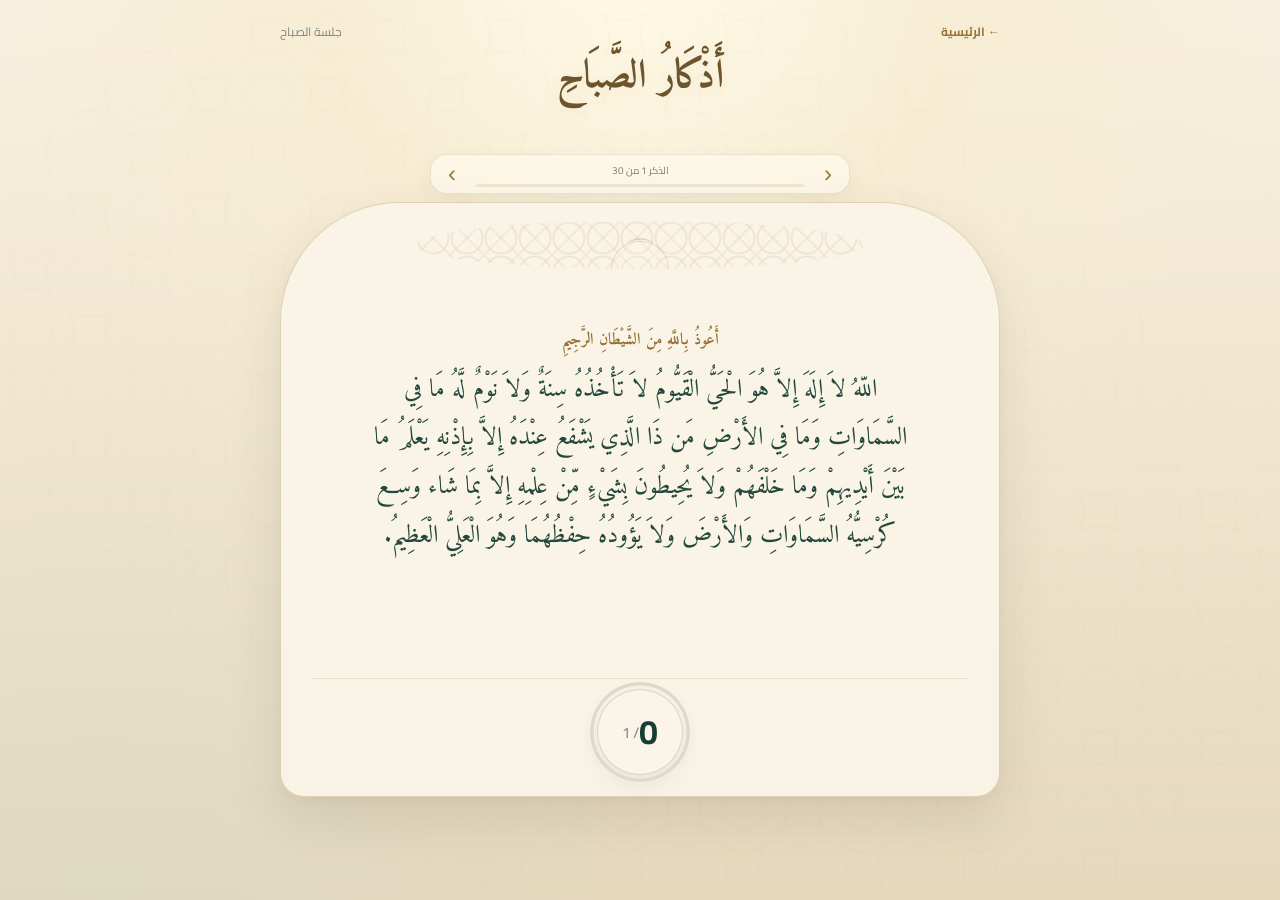
==== adhkar.html @ 0cc754e8 "Remove top ornament and move inner ornament up" ====
<!doctype html>
<html lang="ar" dir="rtl">
<head>
<meta charset="utf-8">
<meta name="viewport" content="width=device-width,initial-scale=1">
<title>الأذكار</title>
<link rel="stylesheet" href="style.css">
<style>
.adhkar-page{min-height:100svh;padding:12px 14px 20px;background:#e9e1cf;color:#173c31;position:relative;overflow:hidden;display:flex;align-items:flex-start}
.adhkar-page::before{content:"";position:absolute;inset:0;opacity:.22;background-image:radial-gradient(circle at center,transparent 0 42px,rgba(151,113,48,.18) 43px 44px,transparent 45px),radial-gradient(circle at center,transparent 0 20px,rgba(151,113,48,.12) 21px 22px,transparent 23px);background-size:84px 84px;transform:rotate(45deg);pointer-events:none}
.reader{width:min(720px,100%);margin:8px auto 0;position:relative;z-index:1}
.top{display:flex;justify-content:space-between;align-items:center;color:#74817a;font-size:12px;margin-bottom:13px}.back{color:#9d7939;font-weight:700}
.header{text-align:center;margin-bottom:10px;min-height:88px;display:flex;flex-direction:column;justify-content:flex-start;align-items:center}.header .icon{display:block;width:58px;height:58px;border-radius:18px;overflow:hidden;margin:2px auto 6px;box-shadow:0 6px 16px rgba(60,57,42,.08);background-size:190px 199px!important;background-repeat:no-repeat}.header .icon.icon-evening{background-position:-25px 5px!important}.header .icon.icon-morning{background-position:-110px 5px!important}.header .icon.icon-sleep{background-position:-26px -59px!important}.mosque-icon{display:none}.header h1{font-family:Amiri,serif;font-size:40px;line-height:1.05;margin:0;color:#173c31;font-weight:700}
.adhkar-nav{display:flex;align-items:center;gap:7px;margin:0 auto 8px;padding:4px 6px;background:rgba(247,241,226,.38);border:1px solid rgba(151,113,48,.12);border-radius:14px;max-width:420px}.nav-center{flex:1;min-width:0}.counter{text-align:center;color:#7c8781;font-size:10px;margin:0 0 4px}.progress-wrap{background:rgba(23,60,49,.10);border-radius:99px;height:3px;overflow:hidden;margin:0 2px}.progress{height:100%;width:0;background:#92703a;transition:.35s ease}.nav-arrow{width:30px;height:30px;border:0;border-radius:50%;background:transparent;color:#967238;font-size:24px;line-height:1;display:grid;place-items:center;cursor:pointer;transition:.15s ease}.nav-arrow:active{transform:scale(.92)}.nav-arrow:disabled{opacity:.25;cursor:default}.nav-arrow:focus{outline:none}
.card{position:relative;background:#f7f1e2;border:2px solid rgba(151,113,48,.42);border-radius:120px 120px 24px 24px;padding:42px 30px 24px;box-shadow:0 18px 45px rgba(60,57,42,.13);text-align:center;overflow:hidden;height:calc(100svh - 305px);min-height:560px;display:grid;grid-template-rows:minmax(0,1fr) 108px;align-items:center}
.card .zikr{position:absolute;top:120px;left:30px;right:30px;width:auto;height:calc(100% - 250px);min-height:0;display:flex;align-items:flex-start;justify-content:center;overflow:auto;padding:0}
.card .zikr:not(.quran){top:100px}.fadhl-note{z-index:3;position:absolute;left:38px;right:38px;bottom:130px;height:42px;display:flex;align-items:center;justify-content:center;text-align:center;font-family:Cairo,Arial,sans-serif;font-size:10px;line-height:1.7;color:#8a918c;font-weight:400;opacity:.9;pointer-events:none}.counter-area{position:absolute;left:30px;right:30px;bottom:36px;height:82px;border-top:1px solid rgba(151,113,48,.18);padding-top:10px;display:flex;justify-content:center;align-items:flex-start}
.counter-area .count-number{flex:none;order:unset;margin:0}
@media(max-width:650px){.fadhl-note{left:20px;right:20px;bottom:122px;height:40px;font-size:9px}}
.card::before,.card::after{display:none}
.upper-ornament{position:absolute;top:18px;left:30px;right:30px;height:48px;display:flex;align-items:center;justify-content:center;pointer-events:none;z-index:0}.geo-pattern{position:absolute;inset:0 16%;opacity:.20;background-image:radial-gradient(circle at center,transparent 0 14px,rgba(151,113,48,.55) 15px 16px,transparent 17px),linear-gradient(45deg,transparent 47%,rgba(151,113,48,.38) 48% 52%,transparent 53%),linear-gradient(-45deg,transparent 47%,rgba(151,113,48,.38) 48% 52%,transparent 53%);background-size:34px 34px;border-radius:50%}.gold-accent{position:relative;display:flex;align-items:center;gap:9px;color:#a77d38;font-size:11px}.gold-accent span{display:block;width:42px;height:1px;background:linear-gradient(90deg,transparent,rgba(167,125,56,.55),transparent)}.gold-accent b{font-weight:400;font-size:13px;background:#f7f1e2;padding:0 3px}.mini-mihrab{position:absolute;bottom:0;font-family:Amiri,serif;font-size:32px;line-height:.7;color:rgba(151,113,48,.24);width:58px;height:28px;text-align:center;border:1px solid rgba(151,113,48,.20);border-bottom:0;border-radius:40px 40px 0 0;padding-top:3px;background:rgba(247,241,226,.18)}
.card.fade-out{opacity:0;transform:translateY(8px)}.card.fade-in{animation:cardIn .3s ease}
@keyframes cardIn{from{opacity:0;transform:translateY(-8px)}to{opacity:1;transform:translateY(0)}}
.zikr{font-family:Amiri,serif;font-size:clamp(24px,3.6vw,34px);line-height:1.85;color:#173c31;max-width:680px;margin:0 auto;text-wrap:balance;overflow-wrap:normal;word-break:normal}.zikr.quran{flex-direction:column;justify-content:flex-start;padding-top:6px}.zikr.quran .istiadhah{font-size:.62em;color:#967238;margin-bottom:14px;font-weight:700;display:block;width:100%;text-align:center}.zikr.quran .quran-text{font-size:.96em;line-height:1.95;text-wrap:balance}.zikr.quran{max-width:690px}.zikr.long{font-size:clamp(21px,3.1vw,29px);line-height:1.8;text-wrap:balance}.zikr.very-long{font-size:clamp(19px,2.8vw,26px);line-height:1.75;text-wrap:balance}
.progress-label{font-size:11px;color:#7e8983;margin-top:14px}.count-number{position:relative;border:0;background:#f7f1e2;font:700 34px Cairo;color:#173c31;cursor:pointer;display:flex;align-items:center;justify-content:center;width:86px;height:86px;padding:5px;margin:18px auto 8px;line-height:1;border-radius:50%;box-shadow:0 8px 20px rgba(60,57,42,.09),inset 0 0 0 1px rgba(151,113,48,.3);transition:transform .12s ease,box-shadow .12s ease}.count-number::before{content:"";position:absolute;inset:-7px;border-radius:50%;background:conic-gradient(#a77d38 var(--progress,0%),#dfe3d9 0);-webkit-mask:radial-gradient(farthest-side,transparent calc(100% - 4px),#000 calc(100% - 3px));mask:radial-gradient(farthest-side,transparent calc(100% - 4px),#000 calc(100% - 3px));transition:background .2s ease}.count-number:active,.count-number.is-pressed{transform:scale(.94);outline:none;-webkit-tap-highlight-color:transparent}.count-number:focus{outline:none}.count-number:focus-visible{outline:none}.count-number span{font-size:15px;color:#89918d;font-weight:600}.count-number .counter-value{font-size:34px;color:#173c31;font-weight:700}

.fadhl{margin:18px auto 0;padding-top:13px;border-top:1px solid rgba(151,113,48,.18);max-width:620px}.fadhl-title{font-size:12px;color:#967238;font-weight:700;margin-bottom:4px}.fadhl-text{font-size:11px;line-height:1.8;color:#7a857f}

.done{display:none;text-align:center;padding:30px 20px}.done.show{display:block}.done h2{font-family:Amiri;font-size:38px;color:#173c31;margin:8px}.done p{color:#738079}.restart{display:inline-block;margin-top:8px;color:#967238;font-weight:700}
@media(prefers-reduced-motion:reduce){.card{transition:none}.card.fade-in,.count-number.is-pressed{animation:none}}
@media(max-width:650px){.adhkar-page{padding:10px 11px 18px}.top{margin-bottom:11px}.header{margin-bottom:8px}.header h1{font-size:36px}.card{padding:38px 17px 21px;border-radius:90px 90px 20px 20px;height:calc(100svh - 265px);min-height:500px}.card .zikr{top:105px;left:17px;right:17px;height:calc(100% - 220px)}.counter-area{left:17px;right:17px;bottom:42px;height:78px}.zikr{font-size:25px;line-height:1.85}.count-number{font-size:34px}.adhkar-nav{margin-bottom:7px;padding:3px 5px}.nav-arrow{width:28px;height:28px;font-size:22px}}
</style>
<style id="readerDarkFix">body.dark .adhkar-page,body.dark .duas-page,body.dark .ruqyah-page,body.dark .tasbeeh-page{background:#101914!important;color:#e9eee9!important}body.dark .adhkar-page .card,body.dark .ruqyah-page .card,body.dark .duas-page .dua-card,body.dark .tasbeeh-page .tasbeeh-card{background:#1b2923!important;color:#edf1eb!important}body.dark .adhkar-page .zikr,body.dark .ruqyah-page .zikr,body.dark .duas-page .dua-text,body.dark .tasbeeh-page .zikr-name{color:#edf1eb!important}body.dark .adhkar-page .header h1,body.dark .ruqyah-page .header h1,body.dark .duas-page .duas-header h1,body.dark .tasbeeh-page .tasbeeh-header h1{color:#eef1eb!important}body.dark .adhkar-page .fadhl-note,body.dark .ruqyah-page .fadhl-text,body.dark .tasbeeh-page .fadhl-text{color:#aebbb4!important}</style>
<style id="morning-polish-v1">
/* Morning reader visual polish */
.adhkar-page:has(.reader.theme-morning){
  background:
    radial-gradient(circle at 50% -5%,rgba(255,250,232,.98) 0%,rgba(247,237,211,.9) 28%,transparent 55%),
    radial-gradient(circle at 8% 100%,rgba(205,220,207,.28),transparent 34%),
    linear-gradient(180deg,#f8f0df 0%,#eee3cb 58%,#e5d8bd 100%)!important;
}
.adhkar-page:has(.reader.theme-morning)::before{opacity:.11}
.adhkar-page:has(.reader.theme-morning) .top{color:#7d867e}
.adhkar-page:has(.reader.theme-morning) .back{color:#997334}
.adhkar-page:has(.reader.theme-morning) .header{margin-bottom:13px}
.adhkar-page:has(.reader.theme-morning) .header .icon{
  width:64px;height:64px;border-radius:20px;margin-bottom:8px;
  box-shadow:0 9px 22px rgba(105,83,42,.13),0 0 0 1px rgba(167,125,56,.12);
}
.adhkar-page:has(.reader.theme-morning) .header h1{
  font-size:42px;color:#6e542c!important;
  text-shadow:0 3px 16px rgba(151,113,48,.08);
}
.adhkar-page:has(.reader.theme-morning) .adhkar-nav{
  background:rgba(255,250,238,.66);
  border-color:rgba(151,113,48,.16);
  box-shadow:0 7px 20px rgba(82,69,43,.06);
  backdrop-filter:blur(7px);
  border-radius:16px;
}
.adhkar-page:has(.reader.theme-morning) .counter{color:#837b6d}
.adhkar-page:has(.reader.theme-morning) .progress-wrap{background:rgba(151,113,48,.13)}
.adhkar-page:has(.reader.theme-morning) .progress{background:linear-gradient(90deg,#a17b38,#c49b53)!important}
.adhkar-page:has(.reader.theme-morning) .nav-arrow{color:#9a7437}
.adhkar-page:has(.reader.theme-morning) .card{
  background:rgba(250,245,232,.94)!important;
  border:1px solid rgba(151,113,48,.27);
  border-radius:82px 82px 26px 26px;
  box-shadow:0 22px 52px rgba(77,67,46,.13),0 3px 10px rgba(151,113,48,.05);
}
.adhkar-page:has(.reader.theme-morning) .card::before{border-color:rgba(151,113,48,.42)}
.adhkar-page:has(.reader.theme-morning) .card::after{background:#faf5e8;color:#a77d38}
.adhkar-page:has(.reader.theme-morning) .zikr{color:#23483c}
.adhkar-page:has(.reader.theme-morning) .fadhl-note{color:#8b877e}
.adhkar-page:has(.reader.theme-morning) .counter-area{border-top-color:rgba(151,113,48,.15)}
.adhkar-page:has(.reader.theme-morning) .count-number{
  background:#faf5e8;color:#23483c;
  box-shadow:0 9px 22px rgba(77,67,46,.09),inset 0 0 0 1px rgba(151,113,48,.26);
}
.adhkar-page:has(.reader.theme-morning) .count-number::before{background:conic-gradient(#a77d38 var(--progress,0%),#ded9cb 0)}
@media(max-width:650px){
  .adhkar-page:has(.reader.theme-morning) .header h1{font-size:38px}
  .adhkar-page:has(.reader.theme-morning) .header .icon{width:58px;height:58px;border-radius:18px}
  .adhkar-page:has(.reader.theme-morning) .card{border-radius:66px 66px 20px 20px}
}
</style>
<style id="morning-icon-fix-v2">
/* Restore a visible morning icon and pull the title back up */
.adhkar-page:has(.reader.theme-morning) .header{
  margin-bottom:9px!important;
}
.adhkar-page:has(.reader.theme-morning) .header .icon.icon-morning{
  width:56px!important;
  height:56px!important;
  margin:0 auto 3px!important;
  border-radius:18px;
  position:relative;
  overflow:hidden;
  background:
    radial-gradient(circle at 50% 47%,#f7d98a 0 11px,transparent 12px),
    linear-gradient(180deg,#fff4d5 0%,#f4e5bf 100%)!important;
  box-shadow:0 8px 20px rgba(105,83,42,.12),0 0 0 1px rgba(167,125,56,.14);
}
.adhkar-page:has(.reader.theme-morning) .header .icon.icon-morning::before{
  content:"";
  position:absolute;
  left:10px;
  right:10px;
  bottom:11px;
  height:2px;
  border-radius:99px;
  background:linear-gradient(90deg,transparent,#a77d38 18%,#a77d38 82%,transparent);
  opacity:.7;
}
.adhkar-page:has(.reader.theme-morning) .header .icon.icon-morning::after{
  content:"☀";
  position:absolute;
  inset:0;
  display:grid;
  place-items:center;
  padding-bottom:1px;
  font-size:25px;
  line-height:1;
  color:#b7832d;
  text-shadow:0 2px 7px rgba(167,125,56,.16);
}
.adhkar-page:has(.reader.theme-morning) .header h1{
  margin-top:0!important;
}
@media(max-width:650px){
  .adhkar-page:has(.reader.theme-morning) .header .icon.icon-morning{
    width:52px!important;
    height:52px!important;
    border-radius:16px;
  }
  .adhkar-page:has(.reader.theme-morning) .header .icon.icon-morning::after{font-size:23px}
}
</style>
<style id="morning-icon-fix-v3">
/* Remove the added morning icon and move the title upward */
.adhkar-page:has(.reader.theme-morning) .header .icon.icon-morning{
  display:none!important;
}
.adhkar-page:has(.reader.theme-morning) .header{
  min-height:0!important;
  margin-bottom:7px!important;
}
.adhkar-page:has(.reader.theme-morning) .header h1{
  margin-top:0!important;
  transform:translateY(-9px);
}
</style>
<style id="morning-match-evening-v1">
/* Keep morning content geometry identical to evening */
.adhkar-page:has(.reader.theme-morning) .header{
  margin-bottom:10px!important;
  min-height:88px!important;
}
.adhkar-page:has(.reader.theme-morning) .header h1{
  font-size:40px!important;
  line-height:1.05!important;
  transform:none!important;
  margin:0!important;
}
.adhkar-page:has(.reader.theme-morning) .card{
  border-radius:120px 120px 24px 24px!important;
}
@media(max-width:650px){
  .adhkar-page:has(.reader.theme-morning) .header{
    margin-bottom:8px!important;
    min-height:88px!important;
  }
  .adhkar-page:has(.reader.theme-morning) .header h1{
    font-size:36px!important;
  }
  .adhkar-page:has(.reader.theme-morning) .card{
    border-radius:90px 90px 20px 20px!important;
  }
}
.zikr.quran .bismillah{font-size:.62em;color:#967238;margin-bottom:14px;font-weight:700;display:block;width:100%;text-align:center;line-height:1.4}.zikr.quran .istiadhah{font-size:.62em;color:#967238;margin-bottom:14px;font-weight:700;display:block;width:100%;text-align:center;line-height:1.4}
</style></head>
<body>
<main class="adhkar-page"><div class="reader theme-morning">
<div class="top"><a class="back" href="index.html">← الرئيسية</a><span id="session"></span></div>
<div class="header"><h1 id="title">أذكار الصباح</h1></div>
<div class="adhkar-nav" aria-label="التنقل بين الأذكار">
<button class="nav-arrow" id="prevBtn" type="button" aria-label="الذكر السابق">‹</button>
<div class="nav-center">
<div class="counter" id="counter"></div>
<div class="progress-wrap"><div class="progress" id="progress"></div></div>
</div>
<button class="nav-arrow" id="nextBtn" type="button" aria-label="الذكر التالي">›</button>
</div>
<article class="card" id="card">
<div class="upper-ornament" aria-hidden="true"><div class="geo-pattern"></div><div class="mini-mihrab">⌒</div></div>
<div class="zikr" id="zikr"></div>
<div class="fadhl-note" id="fadhlNote"></div>
<div class="counter-area"><button class="count-number" id="countNumber" type="button" aria-label="تسجيل الذكر"><span class="counter-value">0</span> <span>/ 3</span></button></div>
</article>
<section class="done" id="done"><div style="font-size:48px">🤍</div><h2>أحسنت</h2><p>أتممت أذكارك. تقبّل الله منك، وجعل يومك مليئًا بالسكينة.</p><a class="restart" href="index.html">العودة للرئيسية</a></section>
</div></main>
<script>
const morning=[
["اللّهُ لاَ إِلَهَ إِلاَّ هُوَ الْحَيُّ الْقَيُّومُ لاَ تَأْخُذُهُ سِنَةٌ وَلاَ نَوْمٌ لَّهُ مَا فِي السَّمَاوَاتِ وَمَا فِي الأَرْضِ مَن ذَا الَّذِي يَشْفَعُ عِنْدَهُ إِلاَّ بِإِذْنِهِ يَعْلَمُ مَا بَيْنَ أَيْدِيهِمْ وَمَا خَلْفَهُمْ وَلاَ يُحِيطُونَ بِشَيْءٍ مِّنْ عِلْمِهِ إِلاَّ بِمَا شَاء وَسِعَ كُرْسِيُّهُ السَّمَاوَاتِ وَالأَرْضَ وَلاَ يَؤُودُهُ حِفْظُهُمَا وَهُوَ الْعَلِيُّ الْعَظِيمُ.",1],
["بِسْمِ اللهِ الرَّحْمنِ الرَّحِيم\nقُلۡ هُوَ ٱللَّهُ أَحَدٌ ﴿١﴾ ٱللَّهُ ٱلصَّمَدُ ﴿٢﴾ لَمۡ يَلِدۡ وَلَمۡ يُولَدۡ ﴿٣﴾ وَلَمۡ يَكُن لَّهُۥ كُفُوًا أَحَدُۢ ﴿٤﴾",3],
["بِسْمِ اللهِ الرَّحْمنِ الرَّحِيم\nقُلۡ أَعُوذُ بِرَبِّ ٱلۡفَلَقِ ﴿١﴾ مِن شَرِّ مَا خَلَقَ ﴿٢﴾ وَمِن شَرِّ غَاسِقٍ إِذَا وَقَبَ ﴿٣﴾ وَمِن شَرِّ ٱلنَّفَّٰثَٰتِ فِي ٱلۡعُقَدِ ﴿٤﴾ وَمِن شَرِّ حَاسِدٍ إِذَا حَسَدَ ﴿٥﴾",3],
["بِسْمِ اللهِ الرَّحْمنِ الرَّحِيم\nقُلۡ أَعُوذُ بِرَبِّ ٱلنَّاسِ ﴿١﴾ مَلِكِ ٱلنَّاسِ ﴿٢﴾ إِلَٰهِ ٱلنَّاسِ ﴿٣﴾ مِن شَرِّ ٱلۡوَسۡوَاسِ ٱلۡخَنَّاسِ ﴿٤﴾ ٱلَّذِي يُوَسۡوِسُ فِي صُدُورِ ٱلنَّاسِ ﴿٥﴾ مِنَ ٱلۡجِنَّةِ وَٱلنَّاسِ ﴿٦﴾",3],
["أَصْبَحْنا وَأَصْبَحَ المُلْكُ لله وَالحَمدُ لله ، لا إلهَ إلاّ اللّهُ وَحدَهُ لا شَريكَ لهُ، لهُ المُلكُ ولهُ الحَمْد، وهُوَ على كلّ شَيءٍ قدير ، رَبِّ أسْأَلُكَ خَيرَ ما في هذا اليوم وَخَيرَ ما بَعْدَه ، وَأَعوذُ بِكَ مِنْ شَرِّ ما في هذا اليوم وَشَرِّ ما بَعْدَه، رَبِّ أَعوذُبِكَ مِنَ الْكَسَلِ وَسوءِ الْكِبَر ، رَبِّ أَعوذُ بِكَ مِنْ عَذابٍ في النّارِ وَعَذابٍ في القَبْر.",1],
["اللّهمَّ أَنْتَ رَبِّي لا إلهَ إلاّ أَنْتَ ، خَلَقْتَني وَأَنا عَبْدُك ، وَأَنا عَلى عَهْدِكَ وَوَعْدِكَ ما اسْتَطَعْت ، أَعوذُبِكَ مِنْ شَرِّ ما صَنَعْت ، أَبوءُ لَكَ بِنِعْمَتِكَ عَلَيَّ وَأَبوءُ بِذَنْبي فَاغْفِرْ لي فَإِنَّهُ لا يَغْفِرُ الذُّنوبَ إِلاّ أَنْتَ.",1],
["اللّهُمَّ إِنِّي أَصْبَحْتُ أُشْهِدُك ، وَأُشْهِدُ حَمَلَةَ عَرْشِك ، وَمَلَائِكَتَكَ ، وَجَميعَ خَلْقِك ، أَنَّكَ أَنْتَ اللهُ لا إلهَ إلاّ أَنْتَ وَحْدَكَ لا شَريكَ لَك ، وَأَنَّ ُ مُحَمّداً عَبْدُكَ وَرَسولُك.",1],
["اللّهُمَّ ما أَصْبََحَ بي مِنْ نِعْمَةٍ أَو بِأَحَدٍ مِنْ خَلْقِك ، فَمِنْكَ وَحْدَكَ لا شريكَ لَك ، فَلَكَ الْحَمْدُ وَلَكَ الشُّكْر.",1],
["حَسْبِيَ اللّهُ لا إلهَ إلاّ هُوَ عَلَيهِ تَوَكَّلتُ وَهُوَ رَبُّ العَرْشِ العَظيم.",7],
["بِسمِ اللهِ الذي لا يَضُرُّ مَعَ اسمِهِ شَيءٌ في الأرْضِ وَلا في السّماءِ وَهوَ السّميعُ العَليم.",3],
["اللّهُمَّ بِكَ أَصْبَحْنا وَبِكَ أَمْسَينا ، وَبِكَ نَحْيا وَبِكَ نَمُوتُ وَإِلَيْكَ النُّشُور.",1],
["أَصْبَحْنا عَلَى فِطْرَةِ الإسْلاَمِ، وَعَلَى كَلِمَةِ الإِخْلاَصِ، وَعَلَى دِينِ نَبِيِّنَا مُحَمَّدٍ صَلَّى اللهُ عَلَيْهِ وَسَلَّمَ، وَعَلَى مِلَّةِ أَبِينَا إبْرَاهِيمَ حَنِيفاً مُسْلِماً وَمَا كَانَ مِنَ المُشْرِكِينَ.",1],
["سُبْحانَ اللهِ وَبِحَمْدِهِ عَدَدَ خَلْقِه ، وَرِضا نَفْسِه ، وَزِنَةَ عَرْشِه ، وَمِدادَ كَلِماتِه.",3],
["اللّهُمَّ عافِني في بَدَني ، اللّهُمَّ عافِني في سَمْعي ، اللّهُمَّ عافِني في بَصَري ، لا إلهَ إلاّ أَنْتَ.",3],
["اللّهُمَّ إِنّي أَعوذُ بِكَ مِنَ الْكُفر ، وَالفَقْر ، وَأَعوذُ بِكَ مِنْ عَذابِ القَبْر ، لا إلهَ إلاّ أَنْتَ.",3],
["اللّهُمَّ إِنِّي أسْأَلُكَ العَفْوَ وَالعافِيةَ في الدُّنْيا وَالآخِرَة ، اللّهُمَّ إِنِّي أسْأَلُكَ العَفْوَ وَالعافِيةَ في ديني وَدُنْيايَ وَأهْلي وَمالي ، اللّهُمَّ اسْتُرْ عوْراتي وَآمِنْ رَوْعاتي ، اللّهُمَّ احْفَظْني مِن بَينِ يَدَيَّ وَمِن خَلْفي وَعَن يَميني وَعَن شِمالي ، وَمِن فَوْقي ، وَأَعوذُ بِعَظَمَتِكَ أَن أُغْتالَ مِن تَحْتي.",1],
["يَا حَيُّ يَا قيُّومُ بِرَحْمَتِكَ أسْتَغِيثُ أصْلِحْ لِي شَأنِي كُلَّهُ وَلاَ تَكِلْنِي إلَى نَفْسِي طَرْفَةَ عَيْنٍ.",3],
["أَصْبَحْنا وَأَصْبَحْ المُلكُ للهِ رَبِّ العالَمين ، اللّهُمَّ إِنِّي أسْأَلُكَ خَيْرَ هذا اليَوْم ، فَتْحَهُ ، وَنَصْرَهُ ، وَنورَهُ وَبَرَكَتَهُ ، وَهُداهُ ، وَأَعوذُ بِكَ مِنْ شَرِّ ما فيهِ وَشَرِّ ما بَعْدَه.",1],
["اللّهُمَّ عالِمَ الغَيْبِ وَالشّهادَةِ فاطِرَ السّماواتِ وَالأرْضِ رَبَّ كلِّ شَيءٍ وَمَليكَه ، أَشْهَدُ أَنْ لا إِلهَ إِلاّ أَنْت ، أَعوذُ بِكَ مِن شَرِّ نَفْسي وَمِن شَرِّ الشَّيْطانِ وَشِرْكِهِ ، وَأَنْ أَقْتَرِفَ عَلى نَفْسي سوءاً أَوْ أَجُرَّهُ إِلى مُسْلِم.",1],
["أَعوذُ بِكَلِماتِ اللّهِ التّامّاتِ مِنْ شَرِّ ما خَلَق.",3],
["اللَّهُمَّ صَلِّ وَسَلِّمْ وَبَارِكْ على نَبِيِّنَا مُحمَّد.",10],
["اللَّهُمَّ إِنَّا نَعُوذُ بِكَ مِنْ أَنْ نُشْرِكَ بِكَ شَيْئًا نَعْلَمُهُ ، وَنَسْتَغْفِرُكَ لِمَا لَا نَعْلَمُهُ.",3],
["اللَّهُمَّ إِنِّي أَعُوذُ بِكَ مِنْ الْهَمِّ وَالْحَزَنِ، وَأَعُوذُ بِكَ مِنْ الْعَجْزِ وَالْكَسَلِ، وَأَعُوذُ بِكَ مِنْ الْجُبْنِ وَالْبُخْلِ، وَأَعُوذُ بِكَ مِنْ غَلَبَةِ الدَّيْنِ، وَقَهْرِ الرِّجَالِ.",3],
["أسْتَغْفِرُ اللهَ العَظِيمَ الَّذِي لاَ إلَهَ إلاَّ هُوَ، الحَيُّ القَيُّومُ، وَأتُوبُ إلَيهِ.",3],
["يَا رَبِّ , لَكَ الْحَمْدُ كَمَا يَنْبَغِي لِجَلَالِ وَجْهِكَ , وَلِعَظِيمِ سُلْطَانِكَ.",3],
["اللَّهُمَّ إِنِّي أَسْأَلُكَ عِلْمًا نَافِعًا، وَرِزْقًا طَيِّبًا، وَعَمَلًا مُتَقَبَّلًا.",1],
["اللَّهُمَّ أَنْتَ رَبِّي لا إِلَهَ إِلا أَنْتَ ، عَلَيْكَ تَوَكَّلْتُ ، وَأَنْتَ رَبُّ الْعَرْشِ الْعَظِيمِ , مَا شَاءَ اللَّهُ كَانَ ، وَمَا لَمْ يَشَأْ لَمْ يَكُنْ ، وَلا حَوْلَ وَلا قُوَّةَ إِلا بِاللَّهِ الْعَلِيِّ الْعَظِيمِ , أَعْلَمُ أَنَّ اللَّهَ عَلَى كُلِّ شَيْءٍ قَدِيرٌ ، وَأَنَّ اللَّهَ قَدْ أَحَاطَ بِكُلِّ شَيْءٍ عِلْمًا , اللَّهُمَّ إِنِّي أَعُوذُ بِكَ مِنْ شَرِّ نَفْسِي ، وَمِنْ شَرِّ كُلِّ دَابَّةٍ أَنْتَ آخِذٌ بِنَاصِيَتِهَا ، إِنَّ رَبِّي عَلَى صِرَاطٍ مُسْتَقِيمٍ.",1],
["لَا إلَه إلّا اللهُ وَحْدَهُ لَا شَرِيكَ لَهُ، لَهُ الْمُلْكُ وَلَهُ الْحَمْدُ وَهُوَ عَلَى كُلِّ شَيْءِ قَدِيرِ.",100],
["سُبْحانَ اللهِ وَبِحَمْدِهِ.",100],
["أسْتَغْفِرُ اللهَ وَأتُوبُ إلَيْهِ",100],
];
const evening=[
["بِسْمِ اللهِ الرَّحْمنِ الرَّحِيم\nاللّهُ لاَ إِلَهَ إِلاَّ هُوَ الْحَيُّ الْقَيُّومُ لاَ تَأْخُذُهُ سِنَةٌ وَلاَ نَوْمٌ لَّهُ مَا فِي السَّمَاوَاتِ وَمَا فِي الأَرْضِ مَن ذَا الَّذِي يَشْفَعُ عِنْدَهُ إِلاَّ بِإِذْنِهِ يَعْلَمُ مَا بَيْنَ أَيْدِيهِمْ وَمَا خَلْفَهُمْ وَلاَ يُحِيطُونَ بِشَيْءٍ مِّنْ عِلْمِهِ إِلاَّ بِمَا شَاء وَسِعَ كُرْسِيُّهُ السَّمَاوَاتِ وَالأَرْضَ وَلاَ يَؤُودُهُ حِفْظُهُمَا وَهُوَ الْعَلِيُّ الْعَظِيمُ",1],
["بِسْمِ اللهِ الرَّحْمنِ الرَّحِيم\nقُلۡ هُوَ ٱللَّهُ أَحَدٌ ﴿١﴾ ٱللَّهُ ٱلصَّمَدُ ﴿٢﴾ لَمۡ يَلِدۡ وَلَمۡ يُولَدۡ ﴿٣﴾ وَلَمۡ يَكُن لَّهُۥ كُفُوًا أَحَدُۢ ﴿٤﴾",3],
["بِسْمِ اللهِ الرَّحْمنِ الرَّحِيم\nقُلۡ أَعُوذُ بِرَبِّ ٱلۡفَلَقِ ﴿١﴾ مِن شَرِّ مَا خَلَقَ ﴿٢﴾ وَمِن شَرِّ غَاسِقٍ إِذَا وَقَبَ ﴿٣﴾ وَمِن شَرِّ ٱلنَّفَّٰثَٰتِ فِي ٱلۡعُقَدِ ﴿٤﴾ وَمِن شَرِّ حَاسِدٍ إِذَا حَسَدَ ﴿٥﴾",3],
["بِسْمِ اللهِ الرَّحْمنِ الرَّحِيم\nقُلۡ أَعُوذُ بِرَبِّ ٱلنَّاسِ ﴿١﴾ مَلِكِ ٱلنَّاسِ ﴿٢﴾ إِلَٰهِ ٱلنَّاسِ ﴿٣﴾ مِن شَرِّ ٱلۡوَسۡوَاسِ ٱلۡخَنَّاسِ ﴿٤﴾ ٱلَّذِي يُوَسۡوِسُ فِي صُدُورِ ٱلنَّاسِ ﴿٥﴾ مِنَ ٱلۡجِنَّةِ وَٱلنَّاسِ ﴿٦﴾",3],
["أَمْسَيْنا وَأَمْسى الملكُ لله وَالحَمدُ لله ، لا إلهَ إلاّ اللّهُ وَحدَهُ لا شَريكَ لهُ، لهُ المُلكُ ولهُ الحَمْد، وهُوَ على كلّ شَيءٍ قدير ، رَبِّ أسْأَلُكَ خَيرَ ما في هذهِ اللَّيْلَةِ وَخَيرَ ما بَعْدَها ، وَأَعوذُ بِكَ مِنْ شَرِّ ما في هذهِ اللَّيْلةِ وَشَرِّ ما بَعْدَها ، رَبِّ أَعوذُبِكَ مِنَ الْكَسَلِ وَسوءِ الْكِبَر ، رَبِّ أَعوذُ بِكَ مِنْ عَذابٍ في النّارِ وَعَذابٍ في القَبْر.",3],
["اللّهمَّ أَنْتَ رَبِّي لا إلهَ إلاّ أَنْتَ ، خَلَقْتَني وَأَنا عَبْدُك ، وَأَنا عَلى عَهْدِكَ وَوَعْدِكَ ما اسْتَطَعْت ، أَعوذُبِكَ مِنْ شَرِّ ما صَنَعْت ، أَبوءُ لَكَ بِنِعْمَتِكَ عَلَيَّ وَأَبوءُ بِذَنْبي فَاغْفِرْ لي فَإِنَّهُ لا يَغْفِرُ الذُّنوبَ إِلاّ أَنْتَ .",1],
["اللّهُمَّ إِنِّي أَمسيتُ أُشْهِدُك ، وَأُشْهِدُ حَمَلَةَ عَرْشِك ، وَمَلَائِكَتَكَ ، وَجَميعَ خَلْقِك ، أَنَّكَ أَنْتَ اللهُ لا إلهَ إلاّ أَنْتَ وَحْدَكَ لا شَريكَ لَك ، وَأَنَّ ُ مُحَمّداً عَبْدُكَ وَرَسولُك.",4],
["اللّهُمَّ ما أَمسى بي مِنْ نِعْمَةٍ أَو بِأَحَدٍ مِنْ خَلْقِك ، فَمِنْكَ وَحْدَكَ لا شريكَ لَك ، فَلَكَ الْحَمْدُ وَلَكَ الشُّكْر.",1],
["حَسْبِيَ اللّهُ لا إلهَ إلاّ هُوَ عَلَيهِ تَوَكَّلتُ وَهُوَ رَبُّ العَرْشِ العَظيم.",7],
["بِسمِ اللهِ الذي لا يَضُرُّ مَعَ اسمِهِ شَيءٌ في الأرْضِ وَلا في السّماءِ وَهوَ السّميعُ العَليم.",3],
["اللّهُمَّ بِكَ أَمْسَينا وَبِكَ أَصْبَحْنا، وَبِكَ نَحْيا وَبِكَ نَمُوتُ وَإِلَيْكَ الْمَصِيرُ.",1],
["أَمْسَيْنَا عَلَى فِطْرَةِ الإسْلاَمِ، وَعَلَى كَلِمَةِ الإِخْلاَصِ، وَعَلَى دِينِ نَبِيِّنَا مُحَمَّدٍ صَلَّى اللهُ عَلَيْهِ وَسَلَّمَ، وَعَلَى مِلَّةِ أَبِينَا إبْرَاهِيمَ حَنِيفاً مُسْلماً وَمَا كَانَ مِنَ المُشْرِكِينَ.",1],
["سُبْحانَ اللهِ وَبِحَمْدِهِ عَدَدَ خَلْقِه ، وَرِضا نَفْسِه ، وَزِنَةَ عَرْشِه ، وَمِدادَ كَلِماتِه.",3],
["اللّهُمَّ عافِني في بَدَني ، اللّهُمَّ عافِني في سَمْعي ، اللّهُمَّ عافِني في بَصَري ، لا إلهَ إلاّ أَنْتَ.",3],
["اللّهُمَّ إِنّي أَعوذُ بِكَ مِنَ الْكُفر ، وَالفَقْر ، وَأَعوذُ بِكَ مِنْ عَذابِ القَبْر ، لا إلهَ إلاّ أَنْتَ.",3],
["اللّهُمَّ إِنِّي أسْأَلُكَ العَفْوَ وَالعافِيةَ في الدُّنْيا وَالآخِرَة ، اللّهُمَّ إِنِّي أَسْأَلُكَ العَفْوَ وَالعَافِيَةَ في ديني وَدُنْيايَ وَأهْلي وَمالي ، اللّهُمَّ اسْتُرْ عوْراتي وَآمِنْ رَوْعاتي ، اللّهُمَّ احْفَظْني مِن بَينِ يَدَيَّ وَمِن خَلْفي وَعَن يَميني وَعَن شِمالي ، وَمِن فَوْقي ، وَأَعوذُ بِعَظَمَتِكَ أَن أُغْتالَ مِن تَحْتي.",1],
["يَا حَيُّ يَا قيُّومُ بِرَحْمَتِكَ أسْتَغِيثُ أصْلِحْ لِي شَأنِي كُلَّهُ وَلاَ تَكِلْنِي إلَى نَفْسِي طَرْفَةَ عَيْنٍ.",3],
["اللّهُمَّ عالِمَ الغَيْبِ وَالشّهادَةِ فاطِرَ السّماواتِ وَالأرْضِ رَبَّ كلِّ شَيءٍ وَمَليكَه ، أَشْهَدُ أَنْ لا إِلهَ إِلاّ أَنْت ، أَعوذُ بِكَ مِن شَرِّ نَفْسي وَمِن شَرِّ الشَّيْطانِ وَشِرْكِهِ ، وَأَنْ أَقْتَرِفَ عَلى نَفْسي سوءاً أَوْ أَجُرَّهُ إِلى مُسْلِم.",1],
["أَعوذُ بِكَلِماتِ اللّهِ التّامّاتِ مِنْ شَرِّ ما خَلَق.",3],
["اللَّهُمَّ صَلِّ وَسَلِّمْ وَبَارِكْ على نَبِيِّنَا مُحمَّد.",10],
["اللَّهُمَّ إِنَّا نَعُوذُ بِكَ مِنْ أَنْ نُشْرِكَ بِكَ شَيْئًا نَعْلَمُهُ ، وَنَسْتَغْفِرُكَ لِمَا لَا نَعْلَمُهُ.",3],
["اللَّهُمَّ إِنِّي أَعُوذُ بِكَ مِنْ الْهَمِّ وَالْحَزَنِ، وَأَعُوذُ بِكَ مِنْ الْعَجْزِ وَالْكَسَلِ، وَأَعُوذُ بِكَ مِنْ الْجُبْنِ وَالْبُخْلِ، وَأَعُوذُ بِكَ مِنْ غَلَبَةِ الدَّيْنِ، وَقَهْرِ الرِّجَالِ.",3],
["أسْتَغْفِرُ اللهَ العَظِيمَ الَّذِي لاَ إلَهَ إلاَّ هُوَ، الحَيُّ القَيُّومُ، وَأتُوبُ إلَيهِ.",3],
["يَا رَبِّ , لَكَ الْحَمْدُ كَمَا يَنْبَغِي لِجَلَالِ وَجْهِكَ , وَلِعَظِيمِ سُلْطَانِكَ.",3],
["لَا إلَه إلّا اللهُ وَحْدَهُ لَا شَرِيكَ لَهُ، لَهُ الْمُلْكُ وَلَهُ الْحَمْدُ وَهُوَ عَلَى كُلِّ شَيْءِ قَدِيرِ.",100],
["اللَّهُمَّ أَنْتَ رَبِّي لا إِلَهَ إِلا أَنْتَ ، عَلَيْكَ تَوَكَّلْتُ ، وَأَنْتَ رَبُّ الْعَرْشِ الْعَظِيمِ , مَا شَاءَ اللَّهُ كَانَ ، وَمَا لَمْ يَشَأْ لَمْ يَكُنْ ، وَلا حَوْلَ وَلا قُوَّةَ إِلا بِاللَّهِ الْعَلِيِّ الْعَظِيمِ , أَعْلَمُ أَنَّ اللَّهَ عَلَى كُلِّ شَيْءٍ قَدِيرٌ ، وَأَنَّ اللَّهَ قَدْ أَحَاطَ بِكُلِّ شَيْءٍ عِلْمًا , اللَّهُمَّ إِنِّي أَعُوذُ بِكَ مِنْ شَرِّ نَفْسِي ، وَمِنْ شَرِّ كُلِّ دَابَّةٍ أَنْتَ آخِذٌ بِنَاصِيَتِهَا ، إِنَّ رَبِّي عَلَى صِرَاطٍ مُسْتَقِيمٍ.",1],
["سُبْحانَ اللهِ وَبِحَمْدِهِ.",100]
];
const sleep=[
["اللَّهُ لَا إِلَهَ إِلَّا هُوَ الْحَيُّ الْقَيُّومُ، لَا تَأْخُذُهُ سِنَةٌ وَلَا نَوْمٌ، لَهُ مَا فِي السَّمَاوَاتِ وَمَا فِي الْأَرْضِ، مَنْ ذَا الَّذِي يَشْفَعُ عِنْدَهُ إِلَّا بِإِذْنِهِ، يَعْلَمُ مَا بَيْنَ أَيْدِيهِمْ وَمَا خَلْفَهُمْ، وَلَا يُحِيطُونَ بِشَيْءٍ مِنْ عِلْمِهِ إِلَّا بِمَا شَاءَ، وَسِعَ كُرْسِيُّهُ السَّمَاوَاتِ وَالْأَرْضَ، وَلَا يَئُودُهُ حِفْظُهُمَا، وَهُوَ الْعَلِيُّ الْعَظِيمُ.",1],
["آمَنَ الرَّسُولُ بِمَا أُنْزِلَ إِلَيْهِ مِنْ رَبِّهِ وَالْمُؤْمِنُونَ، كُلٌّ آمَنَ بِاللَّهِ وَمَلَائِكَتِهِ وَكُتُبِهِ وَرُسُلِهِ لَا نُفَرِّقُ بَيْنَ أَحَدٍ مِنْ رُسُلِهِ، وَقَالُوا سَمِعْنَا وَأَطَعْنَا غُفْرَانَكَ رَبَّنَا وَإِلَيْكَ الْمَصِيرُ. لَا يُكَلِّفُ اللَّهُ نَفْسًا إِلَّا وُسْعَهَا، لَهَا مَا كَسَبَتْ وَعَلَيْهَا مَا اكْتَسَبَتْ، رَبَّنَا لَا تُؤَاخِذْنَا إِنْ نَسِينَا أَوْ أَخْطَأْنَا، رَبَّنَا وَلَا تَحْمِلْ عَلَيْنَا إِصْرًا كَمَا حَمَلْتَهُ عَلَى الَّذِينَ مِنْ قَبْلِنَا، رَبَّنَا وَلَا تُحَمِّلْنَا مَا لَا طَاقَةَ لَنَا بِهِ، وَاعْفُ عَنَّا وَاغْفِرْ لَنَا وَارْحَمْنَا، أَنْتَ مَوْلَانَا فَانْصُرْنَا عَلَى الْقَوْمِ الْكَافِرِينَ.",1],
["قُلْ هُوَ اللَّهُ أَحَدٌ، اللَّهُ الصَّمَدُ، لَمْ يَلِدْ وَلَمْ يُولَدْ، وَلَمْ يَكُنْ لَهُ كُفُوًا أَحَدٌ.",3],
["قُلْ أَعُوذُ بِرَبِّ الْفَلَقِ، مِنْ شَرِّ مَا خَلَقَ، وَمِنْ شَرِّ غَاسِقٍ إِذَا وَقَبَ، وَمِنْ شَرِّ النَّفَّاثَاتِ فِي الْعُقَدِ، وَمِنْ شَرِّ حَاسِدٍ إِذَا حَسَدَ.",3],
["قُلْ أَعُوذُ بِرَبِّ النَّاسِ، مَلِكِ النَّاسِ، إِلَهِ النَّاسِ، مِنْ شَرِّ الْوَسْوَاسِ الْخَنَّاسِ، الَّذِي يُوَسْوِسُ فِي صُدُورِ النَّاسِ، مِنَ الْجِنَّةِ وَالنَّاسِ.",3],
["بِاسْمِكَ اللَّهُمَّ أَمُوتُ وَأَحْيَا.",1],
["اللَّهُمَّ بِاسْمِكَ وَضَعْتُ جَنْبِي، وَبِكَ أَرْفَعُهُ، فَإِنْ أَمْسَكْتَ نَفْسِي فَارْحَمْهَا، وَإِنْ أَرْسَلْتَهَا فَاحْفَظْهَا بِمَا تَحْفَظُ بِهِ عِبَادَكَ الصَّالِحِينَ.",1],
["اللَّهُمَّ قِنِي عَذَابَكَ يَوْمَ تَبْعَثُ عِبَادَكَ.",3],
["سُبْحَانَ اللَّهِ.",33],
["الْحَمْدُ لِلَّهِ.",33],
["اللَّهُ أَكْبَرُ.",34],
["الْحَمْدُ لِلَّهِ الَّذِي أَطْعَمَنِي هَذَا، وَرَزَقَنِيهِ، مِنْ غَيْرِ حَوْلٍ مِنِّي وَلَا قُوَّةٍ.",1],
["آمَنْتُ بِكِتَابِكَ الَّذِي أَنْزَلْتَ، وَبِنَبِيِّكَ الَّذِي أَرْسَلْتَ.",1],
["اللَّهُمَّ رَبَّ السَّمَاوَاتِ وَرَبَّ الْأَرْضِ، وَرَبَّ الْعَرْشِ الْعَظِيمِ، رَبَّنَا وَرَبَّ كُلِّ شَيْءٍ، فَالِقَ الْحَبِّ وَالنَّوَى، وَمُنْزِلَ التَّوْرَاةِ وَالْإِنْجِيلِ وَالْفُرْقَانِ، أَعُوذُ بِكَ مِنْ شَرِّ كُلِّ شَيْءٍ أَنْتَ آخِذٌ بِنَاصِيَتِهِ. اللَّهُمَّ أَنْتَ الْأَوَّلُ فَلَيْسَ قَبْلَكَ شَيْءٌ، وَأَنْتَ الْآخِرُ فَلَيْسَ بَعْدَكَ شَيْءٌ، وَأَنْتَ الظَّاهِرُ فَلَيْسَ فَوْقَكَ شَيْءٌ، وَأَنْتَ الْبَاطِنُ فَلَيْسَ دُونَكَ شَيْءٌ، اقْضِ عَنَّا الدَّيْنَ، وَأَغْنِنَا مِنَ الْفَقْرِ.",1],
["اللَّهُمَّ إِنِّي أَسْلَمْتُ نَفْسِي إِلَيْكَ، وَوَجَّهْتُ وَجْهِيَ إِلَيْكَ، وَفَوَّضْتُ أَمْرِي إِلَيْكَ، وَأَلْجَأْتُ ظَهْرِي إِلَيْكَ، رَغْبَةً وَرَهْبَةً إِلَيْكَ، لَا مَلْجَأَ وَلَا مَنْجَا مِنْكَ إِلَّا إِلَيْكَ. اللَّهُمَّ آمَنْتُ بِكِتَابِكَ الَّذِي أَنْزَلْتَ، وَبِنَبِيِّكَ الَّذِي أَرْسَلْتَ. اللَّهُمَّ اغْفِرْ لِي ذَنْبِي، وَاخْتِمْ لِي بِخَيْرٍ، وَتَوَفَّنِي وَأَنْتَ رَاضٍ عَنِّي. اللَّهُمَّ اجْعَلْ نَوْمِي رَاحَةً لِي، وَارْزُقْنِي فِيهِ رُؤْيَا صَالِحَةً تَكُونُ بُشْرَى وَخَيْرًا، وَاحْفَظْنِي مِنْ شَرِّ مَا يُكَيِّدُنِي، وَاحْفَظْنِي مِنْ شَرِّ مَا يَكُونُ فِي اللَّيْلِ، وَأَبْعِدْ عَنِّي وَسَاوِسَ الشَّيْطَانِ وَهَمَزَاتِهِ، وَارْزُقْنِي فِي غَدِي تَوْفِيقًا وَرِضًا وَسَعَادَةً، يَا أَرْحَمَ الرَّاحِمِينَ.",1],
["اللَّهُمَّ رَبِّي أَيْقِظْنِي عَلَى رِزْقٍ لَمْ أَتَوَقَّعْهُ، وَعَلَى خَيْرٍ لَمْ أُفَكِّرْ بِهِ، وَعَلَى تَحْقِيقِ أُمْنِيَاتٍ ظَنَنْتُ أَنَّهَا مُسْتَحِيلَةٌ، يَا رَبِّ.",1]
];
const sleepFadhl=[
"ورد في الحديث فضل قراءة آية الكرسي عند النوم، وأن من قرأها لا يزال عليه من الله حافظ حتى يصبح.",
"ورد فضل قراءة الآيتين من آخر سورة البقرة في الليل، وأنهما تكفيان من قرأهما.",
"من أذكار النوم: قراءة الإخلاص والمعوذتين ثلاث مرات، والنفث في الكفين ومسح ما استطاع من الجسد.",
"من أذكار النوم: قراءة الإخلاص والمعوذتين ثلاث مرات، والنفث في الكفين ومسح ما استطاع من الجسد.",
"من أذكار النوم: قراءة الإخلاص والمعوذتين ثلاث مرات، والنفث في الكفين ومسح ما استطاع من الجسد.",
"دعاء النوم الوارد عن النبي ﷺ.",
"دعاء عند وضع الجنب للنوم، وفيه تفويض الأمر إلى الله وطلب حفظ النفس.",
"من جوامع أدعية النوم، وفيه تسليم النفس والتوكل على الله.",
"دعاء يُقال عند النوم، وفي الحديث أنه كان يُقال ثلاث مرات.",
"التسبيح 33 مرة والتحميد 33 مرة والتكبير 34 مرة من الذكر الوارد قبل النوم.",
"التسبيح 33 مرة والتحميد 33 مرة والتكبير 34 مرة من الذكر الوارد قبل النوم.",
"التسبيح 33 مرة والتحميد 33 مرة والتكبير 34 مرة من الذكر الوارد قبل النوم.",
"دعاء بعد الأكل والشرب، وهو من الأذكار الواردة في السنة.",
"دعاء من أذكار النوم الواردة عن النبي ﷺ."
];
const requestedType=new URLSearchParams(location.search).get("type");const type=requestedType==="evening"||requestedType==="sleep"?requestedType:"morning";document.querySelector(".reader").classList.remove("theme-morning","theme-evening");document.querySelector(".reader").classList.add("theme-"+type);const data=type==="evening"?evening:type==="sleep"?sleep:morning;const storageKey="adhkar-progress-"+type;let savedState={};try{savedState=JSON.parse(localStorage.getItem(storageKey)||"{}")}catch(e){}let i=Number.isInteger(savedState.i)&&savedState.i>=0&&savedState.i<data.length?savedState.i:0,completed=Number.isInteger(savedState.completed)&&savedState.completed>=0?Math.min(savedState.completed,data[i][1]):0,total=0;function saveProgress(){if(i>=data.length){localStorage.removeItem(storageKey);return}localStorage.setItem(storageKey,JSON.stringify({i,completed}))}
document.getElementById("title").textContent=type==="evening"?"أَذْكَارُ الْمَسَاءِ":type==="sleep"?"أَذْكَارُ النَّوْمِ":"أَذْكَارُ الصَّبَاحِ";document.getElementById("session").textContent=type==="evening"?"جلسة المساء":type==="sleep"?"جلسة النوم":"جلسة الصباح";
const fadhlMorning=[
"من قالها حين يصبح أجير من الجن حتى يمسى ومن قالها حين يمسى أجير من الجن حتى يصبح.\nآية الكرسى - سورة البقرة 255",
"من قالها حين يصبح وحين يمسى كفته من كل شىء (الإخلاص والمعوذتين).\nسورة الإخلاص",
"من قالها حين يصبح وحين يمسى كفته من كل شىء (الإخلاص والمعوذتين).\nسورة الفلق",
"من قالها حين يصبح وحين يمسى كفته من كل شىء (الإخلاص والمعوذتين).\nسورة الناس",
"رواه مسلم",
"من قالها موقنا بها حين يمسى ومات من ليلته دخل الجنة وكذلك حين يصبح.\nرواه البخاري",
"من قالها أعتقه الله من النار.\nرواه أبو داود",
"من قالها حين يصبح أدى شكر يومه.\nرواه أبو داود",
"من قالها كفاه الله ما أهمه من أمر الدنيا والأخرة.\nرواه السني",
"لم يضره من الله شيء.\nرواه ابن ماجة",
"رواه الترمذي",
"رواه أحمد",
"رواه مسلم",
"رواه أحمد",
"",
"رواه أبو داود",
"رواه الترمذي",
"رواه أبو داود",
"رواه الترمذي",
"",
"من صلى على حين يصبح وحين يمسى ادركته شفاعتى يوم القيامة.\nرواه الطبراني",
"",
"رواه أبو داود",
"",
"",
"من قالها 100 مرة في يوم كانت له عدل عشر رقاب، وكتبت له مئة حسنة، ومحيت عنه مئة سيئة، وكانت له حرزا من الشيطان في يومه ذلك حتى يمسي ولم يأتي أحد بأفضل مما جاء به إلا احد عمل أكثر من ذلك.\nرواه الترمذي",
"من قال : سبحان اللهِ وبحمدِه مائةَ مرةٍ غُفرَتْ له ذنوبُه وإنْ كانتْ مثلَ زبَدِ البحرِ.\nرواه مسلم",
"رواه البخاري",
];
const fadhlEvening=[
"من قالها حين يصبح أجير من الجن حتى يمسى ومن قالها حين يمسى أجير من الجن حتى يصبح.\nآية الكرسى - سورة البقرة 255",
"من قالها حين يصبح وحين يمسى كفته من كل شىء (الإخلاص والمعوذتين).\nسورة الإخلاص",
"من قالها حين يصبح وحين يمسى كفته من كل شىء (الإخلاص والمعوذتين).\nسورة الفلق",
"من قالها حين يصبح وحين يمسى كفته من كل شىء (الإخلاص والمعوذتين).\nسورة الناس",
"رواه مسلم",
"من قالها موقنا بها حين يمسى ومات من ليلته دخل الجنة وكذلك حين يصبح.\nرواه البخاري",
"من قالها أعتقه الله من النار.\nرواه أبو داود",
"من قالها حين يمسى أدى شكر يومه.\nرواه أبو داود",
"من قالها كفاه الله ما أهمه من أمر الدنيا والأخرة.\nرواه السني",
"لم يضره من الله شيء.\nرواه ابن ماجة",
"رواه الترمذي",
"رواه أحمد",
"رواه مسلم",
"رواه أحمد",
"",
"رواه أبو داود",
"رواه الترمذي",
"رواه الترمذي",
"",
"من صلى على حين يصبح وحين يمسى ادركته شفاعتى يوم القيامة.\nرواه الطبراني",
"",
"رواه أبو داود",
"",
"",
"كانت له عدل عشر رقاب، وكتبت له مئة حسنة، ومحيت عنه مئة سيئة، وكانت له حرزا من الشيطان.\nرواه الترمذي",
"",
"من قال : سبحان اللهِ وبحمدِه مائةَ مرةٍ غُفرَتْ له ذنوبُه وإنْ كانتْ مثلَ زبَدِ البحرِ\nرواه مسلم",
];
function getFadhl(index,type){if(index===0&&type!=="sleep")return "";if(type==="sleep")return sleepFadhl[index]||"ورد هذا الذكر ضمن أذكار النوم والسنة.";if(type==="evening")return fadhlEvening[index]||"ورد هذا الذكر ضمن أذكار الكتاب والسنة وأذكار المساء.";return fadhlMorning[index]||"ورد هذا الذكر ضمن أذكار الكتاب والسنة وأذكار الصباح والمساء."}

function updateCard(){total=data[i][1];completed=Math.min(completed,total);const zikrEl=document.getElementById("zikr");const rawZikr=data[i][0];const isQuran=i<=3&&type!=="sleep";const isAyatKursi=i===0&&type!=="sleep";zikrEl.classList.remove("long","very-long","quran");if(isQuran){if(isAyatKursi){zikrEl.innerHTML="<div class=\"istiadhah\">أَعُوذُ بِاللَّهِ مِنَ الشَّيْطَانِ الرَّجِيمِ</div><div class=\"quran-text\">"+rawZikr+"</div>";}else{zikrEl.innerHTML="<div class=\"bismillah\">بِسْمِ اللَّهِ الرَّحْمَنِ الرَّحِيمِ</div><div class=\"quran-text\">"+rawZikr.replace(/^بِسْمِ اللهِ الرَّحْمنِ الرَّحِيم(?:\\n|\s)*/,"")+"</div>";}zikrEl.classList.add("quran");}else{zikrEl.textContent=rawZikr;}if(data[i][0].length>220)zikrEl.classList.add("very-long");else if(data[i][0].length>130)zikrEl.classList.add("long");document.getElementById("countNumber").innerHTML='<span class="counter-value">'+completed+'</span> <span>/ '+total+'</span>';document.getElementById("countNumber").style.setProperty("--progress",(completed/total*100)+"%");document.getElementById("counter").textContent="الذكر "+(i+1)+" من "+data.length;document.getElementById("fadhlNote").textContent=getFadhl(i,type);updateOverallProgress()}
function updateOverallProgress(){let all=data.length;document.getElementById("progress").style.width=(all<=1?100:(i/(all-1))*100)+"%"}function updateNavButtons(){document.getElementById("prevBtn").disabled=i<=0;document.getElementById("nextBtn").disabled=i>=data.length-1}
function render(){if(i>=data.length){document.getElementById("card").style.display="none";document.getElementById("counter").style.display="none";document.getElementById("progress").style.width="100%";document.getElementById("done").classList.add("show");return}document.getElementById("card").style.display="block";document.getElementById("done").classList.remove("show");updateCard();const card=document.getElementById("card");card.classList.remove("fade-in");void card.offsetWidth;card.classList.add("fade-in")}
let touchStartX=0,touchStartY=0,touchStartTime=0;
const swipeTarget=document.getElementById("card");
swipeTarget.addEventListener("touchstart",e=>{const t=e.changedTouches[0];touchStartX=t.clientX;touchStartY=t.clientY;touchStartTime=Date.now()},{passive:true});
swipeTarget.addEventListener("touchend",e=>{const t=e.changedTouches[0];const dx=t.clientX-touchStartX;const dy=t.clientY-touchStartY;const dt=Date.now()-touchStartTime;if(dt<600&&Math.abs(dx)>55&&Math.abs(dx)>Math.abs(dy)*1.25){if(dx<0&&i<data.length-1){i++;completed=0;saveProgress();render()}else if(dx>0&&i>0){i--;completed=0;saveProgress();render()}}},{passive:true});
const tap=document.getElementById("countNumber"),countNumber=document.getElementById("countNumber");const prevBtn=document.getElementById("prevBtn"),nextBtn=document.getElementById("nextBtn");prevBtn.onclick=()=>{if(i<=0)return;i--;completed=0;saveProgress();render()};nextBtn.onclick=()=>{if(i>=data.length-1)return;i++;completed=0;saveProgress();render()};
tap.onclick=()=>{if(completed>=total)return;completed++;saveProgress();countNumber.innerHTML='<span class="counter-value">'+completed+'</span> <span>/ '+total+'</span>';countNumber.style.setProperty("--progress",(completed/total*100)+"%");updateOverallProgress();tap.classList.remove("is-pressed");void tap.offsetWidth;tap.classList.add("is-pressed");setTimeout(()=>tap.classList.remove("is-pressed"),180);if(completed===total){i++;completed=0;saveProgress();tap.classList.remove("is-pressed");document.getElementById("card").classList.add("fade-out");setTimeout(()=>{document.getElementById("card").classList.remove("fade-out");render()},220)}};render();
</script>
</body>
</html>
---- style.css ----
@import url('https://fonts.googleapis.com/css2?family=Amiri:wght@400;700&family=Cairo:wght@400;600;700&display=swap');
*{box-sizing:border-box}html,body{margin:0;min-height:100%;font-family:Cairo,Arial,sans-serif}
body{background:#f4f0e6;color:#183d32}
a{text-decoration:none;color:inherit}
.home{min-height:100svh;position:relative;overflow:hidden;display:flex;align-items:center;justify-content:center;padding:32px 18px;background:radial-gradient(circle at 50% 18%,#fffdf6 0,#f5f0e5 48%,#e9e1cf 100%)}
.hero{width:min(720px,100%);text-align:center;position:relative;z-index:2}
.brand{font-size:11px;letter-spacing:.06em;color:#688478;margin-bottom:10px}
 .ornament{font-family:serif;font-size:18px;color:#b08b48;margin-bottom:2px}
h1{font-family:Amiri,serif;font-size:clamp(34px,5vw,46px);line-height:1.02;margin:0;color:#183d32;font-weight:700}
h1 span{color:#a77d38}
.hero>p{font-size:13px;line-height:1.8;color:#65756e;max-width:460px;margin:11px auto 18px}
.choices{display:grid;grid-template-columns:repeat(2,minmax(0,1fr));gap:12px;max-width:700px;margin:auto}
.choice{display:flex;align-items:center;gap:14px;text-align:right;padding:18px;border:1px solid rgba(24,61,50,.12);border-radius:22px;background:rgba(255,255,255,.66);box-shadow:0 14px 35px rgba(45,59,49,.08);transition:transform .28s cubic-bezier(.2,.8,.2,1),box-shadow .28s ease,border-color .28s ease;cursor:pointer;position:relative;overflow:hidden}
.choice::before{content:"";position:absolute;top:0;bottom:0;left:-80%;width:55%;background:linear-gradient(90deg,transparent,rgba(255,255,255,.55),transparent);transform:skewX(-18deg);transition:left .6s ease;pointer-events:none}.choice:hover{transform:translateY(-8px) scale(1.015);box-shadow:0 22px 48px rgba(45,59,49,.17);border-color:rgba(167,125,56,.5)}.choice:hover::before{left:130%}.choice:hover .choice-icon{transform:scale(1.12) rotate(-3deg)}.choice:hover .arrow{transform:translateX(-9px) scale(1.15)}.choice:active{transform:translateY(-2px) scale(.97);box-shadow:0 10px 25px rgba(45,59,49,.12)}.choice:focus-visible{outline:2px solid rgba(167,125,56,.65);outline-offset:3px}
.choice-icon{width:52px;height:52px;display:grid;place-items:center;border-radius:17px;flex:none;transition:transform .25s ease,box-shadow .25s ease;overflow:hidden;box-shadow:inset 0 1px 0 rgba(255,255,255,.72),0 7px 18px rgba(45,59,49,.08)}
.choice-icon .material-symbols-rounded{font-size:29px;line-height:1;font-variation-settings:'FILL' 1,'wght' 500,'GRAD' 0,'opsz' 32}
.choice:hover .choice-icon{transform:translateY(-2px) scale(1.08);box-shadow:inset 0 1px 0 rgba(255,255,255,.82),0 11px 24px rgba(45,59,49,.13)}.arrow{transition:transform .22s ease}
.morning .choice-icon{background:linear-gradient(145deg,#fff1c9,#f2d994);color:#a87521}
.evening .choice-icon{background:linear-gradient(145deg,#e7efeb,#cbded6);color:#466c61}
.sleep .choice-icon{background:linear-gradient(145deg,#eee9f5,#dcd3e9);color:#6d5b88}
.dua-choice .choice-icon{background:linear-gradient(145deg,#f5ead7,#e7d5b9);color:#8b6a39}
.tasbeeh-choice .choice-icon{background:linear-gradient(145deg,#f1e3e7,#e3cfd6);color:#95566b}
.ruqyah-choice .choice-icon{background:linear-gradient(145deg,#e8efe4,#d1ddca);color:#5e7259}
.choice strong{display:block;font-size:17px;color:#183d32}.choice small{display:block;color:#7b8983;font-size:12px;margin-top:3px}
.arrow{margin-right:auto;font-size:20px;color:#a77d38}
.section-title{font-size:11px;font-weight:700;letter-spacing:.08em;color:#6b8077;margin:20px 0 9px}.secondary-title{margin-top:16px}.extra-choices{margin-top:0}.choice{padding:15px 16px;border-radius:18px;min-height:92px}.choices{gap:12px;max-width:700px}.choice-icon{width:52px;height:52px;border-radius:17px}.choice strong{font-size:16px}.choice small{font-size:11px}.quote{font-size:16px;margin-top:22px}.home .choice:nth-child(4){animation-delay:.18s}.home .choice:nth-child(5){animation-delay:.24s}.home .choice:nth-child(6){animation-delay:.30s}\n.quote{font-family:Amiri,serif;font-size:17px;color:#728078;margin-top:24px;padding-top:14px;border-top:1px solid rgba(24,61,50,.08)}
.glow{position:absolute;border-radius:50%;filter:blur(2px);opacity:.45}.glow-one{width:260px;height:260px;background:#f1d99c;top:-120px;right:-100px}.glow-two{width:220px;height:220px;background:#c8ddd5;bottom:-120px;left:-90px}
@media(max-width:650px){.home{padding:22px 14px}.brand{margin-bottom:17px}.hero>p{font-size:14px;margin:18px auto 20px}.choices{grid-template-columns:repeat(2,minmax(0,1fr));gap:9px}.choice{min-height:126px;padding:12px 8px;border-radius:18px;gap:5px;flex-direction:column;justify-content:center;text-align:center}.choice-icon{width:46px;height:46px;border-radius:14px}.choice strong{font-size:14px;line-height:1.5;white-space:nowrap}.choice small{font-size:10px;line-height:1.6;margin-top:1px}.arrow{position:absolute;left:9px;bottom:7px;margin:0;font-size:15px}.quote{font-size:16px;margin-top:22px}}

.home .choice{animation:choiceIn .55s ease both}.home .choice:nth-child(2){animation-delay:.06s}.home .choice:nth-child(3){animation-delay:.12s}.home .choice:nth-child(4){animation-delay:.18s}.home .choice:nth-child(5){animation-delay:.24s}@keyframes choiceIn{from{opacity:0;transform:translateY(28px) scale(.97)}to{opacity:1;transform:translateY(0) scale(1)}}@media(prefers-reduced-motion:reduce){.home .choice{animation:none}.choice,.choice-icon,.arrow{transition:none}}

.theme-toggle{position:fixed;top:18px;left:18px;z-index:50;width:44px;height:44px;border:1px solid rgba(151,113,48,.28);border-radius:50%;background:rgba(247,241,226,.9);color:#a77d38;font-size:20px;cursor:pointer;box-shadow:0 8px 20px rgba(60,57,42,.1);transition:.25s}.theme-toggle:hover{transform:scale(1.08)}
body.dark{background:#101914;color:#e9e4d7}body.dark .home{background:radial-gradient(circle at 50% 18%,#24352e 0,#17251f 48%,#0d1512 100%)}body.dark .brand{color:#a8b9b0}body.dark h1{color:#eef0e9}body.dark h1 span{color:#c6a15a}body.dark .hero>p{color:#aeb9b3}body.dark .choice{background:rgba(31,47,40,.82);border-color:rgba(202,174,112,.16);box-shadow:0 14px 35px rgba(0,0,0,.22)}body.dark .choice strong{color:#eef0e9}body.dark .choice small{color:#aeb9b3}body.dark .choice:hover{border-color:rgba(202,174,112,.42);box-shadow:0 22px 48px rgba(0,0,0,.3)}body.dark .quote{color:#aeb9b3}body.dark .theme-toggle{background:#1f3029;color:#d2b56d;border-color:rgba(202,174,112,.3)}body.dark .glow-one{background:#6d592e;opacity:.18}body.dark .glow-two{background:#385a4d;opacity:.2}
body.dark .dua-card,body.dark .tasbeeh-card,body.dark .card{background:#1b2923!important;color:#edf0e9;border-color:rgba(202,174,112,.3)}body.dark .dua-text,body.dark .zikr-name,body.dark .count,body.dark .counter-value,body.dark .count-number{color:#edf0e9}body.dark .dua-nav,body.dark .tap-circle{background:#22352d;color:#edf0e9}body.dark .progress,.dark .progress{background:#c09a51}

/* Dark mode for reader pages */
body.dark .adhkar-page,body.dark .duas-page,body.dark .ruqyah-page,body.dark .tasbeeh-page{background:#101914;color:#e9eee9}body.dark .top,body.dark .duas-top,body.dark .tasbeeh-top{color:#aebbb4}body.dark .back,body.dark .tasbeeh-top a{color:#d0ad62}body.dark .header h1,body.dark .duas-header h1,body.dark .tasbeeh-header h1{color:#eef1eb}body.dark .tasbeeh-header p{color:#aebbb4}body.dark .adhkar-nav,body.dark .nav{background:rgba(31,47,40,.72);border-color:rgba(202,174,112,.2)}body.dark .counter,body.dark .dua-progress{color:#aebbb4}body.dark .progress-wrap,body.dark .dua-progress-bar{background:rgba(220,230,224,.12)}body.dark .card,body.dark .dua-card,body.dark .tasbeeh-card{background:#1b2923;color:#edf1eb;border-color:rgba(202,174,112,.32);box-shadow:0 18px 45px rgba(0,0,0,.28)}body.dark .card::after,body.dark .dua-card::after,body.dark .tasbeeh-card::after{background:#1b2923}body.dark .zikr,body.dark .dua-text,body.dark .zikr-name{color:#edf1eb}body.dark .fadhl-note,body.dark .fadhl-text,body.dark .target{color:#aebbb4}body.dark .count-number{background:#22352d;color:#edf1eb;box-shadow:0 8px 20px rgba(0,0,0,.25),inset 0 0 0 1px rgba(202,174,112,.28)}body.dark .count-number::before{background:conic-gradient(#c09a51 var(--progress,0%),#31443b 0)}body.dark .dua-nav{background:#22352d;color:#edf1eb;box-shadow:0 8px 20px rgba(0,0,0,.25),inset 0 0 0 1px rgba(202,174,112,.28)}body.dark .dua-nav::before{border-color:rgba(202,174,112,.2)}body.dark .dua-text.long,body.dark .dua-text.very-long{color:#edf1eb}body.dark .dhikr-option{background:#22352d;color:#aebbb4;border-color:rgba(202,174,112,.18)}body.dark .dhikr-option.active{background:#2b4237;color:#edf1eb;border-color:rgba(202,174,112,.4)}body.dark .count{color:#d0ad62}body.dark .fadhl{border-color:rgba(202,174,112,.18)}body.dark .tap-circle{background:#d0ad62;color:#142019;border-color:#40564b;box-shadow:0 14px 30px rgba(0,0,0,.3)}body.dark .reset{color:#d0ad62}body.dark .done-message{color:#8eb59f}body.dark .adhkar-page::before,body.dark .duas-page::before,body.dark .ruqyah-page::before,body.dark .tasbeeh-page::before{opacity:.1}

/* Strong overrides for page-local reader styles */
body.dark .adhkar-page,body.dark .duas-page,body.dark .ruqyah-page,body.dark .tasbeeh-page{background:#101914!important;color:#e9eee9!important}body.dark .adhkar-page .header h1,body.dark .duas-page .duas-header h1,body.dark .ruqyah-page .header h1,body.dark .tasbeeh-page .tasbeeh-header h1{color:#eef1eb!important}body.dark .adhkar-page .card,body.dark .ruqyah-page .card,body.dark .duas-page .dua-card,body.dark .tasbeeh-page .tasbeeh-card{background:#1b2923!important;color:#edf1eb!important;border-color:rgba(202,174,112,.32)!important;box-shadow:0 18px 45px rgba(0,0,0,.28)!important}body.dark .adhkar-page .card::after,body.dark .ruqyah-page .card::after,body.dark .duas-page .dua-card::after,body.dark .tasbeeh-page .tasbeeh-card::after{background:#1b2923!important}body.dark .adhkar-page .zikr,body.dark .ruqyah-page .zikr,body.dark .duas-page .dua-text,body.dark .tasbeeh-page .zikr-name{color:#edf1eb!important}body.dark .adhkar-page .fadhl-note,body.dark .ruqyah-page .fadhl-text,body.dark .tasbeeh-page .fadhl-text,body.dark .tasbeeh-page .target{color:#aebbb4!important}body.dark .adhkar-page .counter,body.dark .ruqyah-page .counter,body.dark .duas-page .dua-progress{color:#aebbb4!important}body.dark .adhkar-page .adhkar-nav,body.dark .ruqyah-page .nav{background:rgba(31,47,40,.72)!important;border-color:rgba(202,174,112,.2)!important}body.dark .adhkar-page .progress-wrap,body.dark .ruqyah-page .progress-wrap,body.dark .duas-page .dua-progress-bar{background:rgba(220,230,224,.12)!important}body.dark .adhkar-page .count-number{background:#22352d!important;color:#edf1eb!important}body.dark .tasbeeh-page .dhikr-option{background:#22352d!important;color:#aebbb4!important}body.dark .tasbeeh-page .dhikr-option.active{background:#2b4237!important;color:#edf1eb!important}body.dark .tasbeeh-page .count{color:#d0ad62!important}body.dark .tasbeeh-page .tap-circle{background:#d0ad62!important;color:#142019!important}

/* Morning / evening visual distinction */
.adhkar-page:has(.reader.theme-morning){background:radial-gradient(circle at 50% 10%,#fbf3df 0,#eee5d1 52%,#e4d8bd 100%)}.adhkar-page:has(.reader.theme-evening){background:radial-gradient(circle at 50% 10%,#e9eee9 0,#dce5df 52%,#ccd9d1 100%)}.reader.theme-morning .progress{background:#b08a43}.reader.theme-evening .progress{background:#5f8074}.reader.theme-morning .header h1{color:#71572d}.reader.theme-evening .header h1{color:#31584d}.reader.theme-morning .nav-arrow{color:#a17b38}.reader.theme-evening .nav-arrow{color:#52776a}body.dark .adhkar-page:has(.reader.theme-morning){background:radial-gradient(circle at 50% 10%,#28372d 0,#17241e 55%,#101914 100%)}body.dark .adhkar-page:has(.reader.theme-evening){background:radial-gradient(circle at 50% 10%,#263731 0,#15231e 55%,#101914 100%)}
.adhkar-page:has(.reader.theme-sleep){background:radial-gradient(circle at 50% 10%,#e3e9e6 0,#d4dfda 52%,#c3d0ca 100%)}
.reader.theme-sleep .progress{background:#6f8f84}
.reader.theme-sleep .header h1{color:#36584e}
.reader.theme-sleep .nav-arrow{color:#5d7e73}
body.dark .adhkar-page:has(.reader.theme-sleep){background:radial-gradient(circle at 50% 10%,#24352f 0,#14221d 55%,#0f1713 100%)}
body.dark .reader.theme-sleep .header h1{color:#aec7bc}body.dark .reader.theme-morning .header h1{color:#d7b66c}body.dark .reader.theme-evening .header h1{color:#a7c5b8}

/* Full-image home cards with text overlay */
.choices{grid-template-columns:repeat(2,minmax(0,1fr));gap:14px;max-width:760px}
.choice{position:relative;display:block;min-height:190px;padding:0;border-radius:22px;overflow:hidden;background:#eee;isolation:isolate}
.choice-art{position:absolute;inset:0;width:100%;height:100%;min-height:0;display:block;object-fit:cover;object-position:center;z-index:-2;transition:transform .45s cubic-bezier(.2,.8,.2,1),filter .45s ease}
.choice::after{content:"";position:absolute;inset:0;background:linear-gradient(180deg,rgba(20,35,29,.05) 15%,rgba(20,35,29,.12) 42%,rgba(15,28,23,.76) 100%);z-index:-1}
.choice-content{position:absolute;inset:auto 0 0 0;direction:rtl;text-align:center;padding:24px 14px 18px;z-index:2}
.choice strong{display:block;font-family:Amiri,serif;font-size:24px;line-height:1.35;color:#fff;text-shadow:0 2px 8px rgba(0,0,0,.28)}
.choice small{display:block;font-size:11px;line-height:1.7;color:rgba(255,255,255,.92);margin-top:4px;text-shadow:0 1px 5px rgba(0,0,0,.25)}
.choice .arrow{position:absolute;right:12px;bottom:12px;direction:rtl;margin:0;font-size:17px;color:#fff;z-index:3;text-shadow:0 1px 4px rgba(0,0,0,.35)}
.choice:hover .choice-art{transform:scale(1.045);filter:saturate(1.06) brightness(1.03)}
.choice:hover .arrow{transform:translateX(-4px) scale(1.1)}
body.dark .choice{background:#18241f;border-color:rgba(202,174,112,.2)}
@media(max-width:650px){
  .choices{grid-template-columns:repeat(2,minmax(0,1fr));gap:9px}
  .choice{min-height:170px;border-radius:18px}
  .choice-content{padding:22px 8px 17px}
  .choice strong{font-size:17px;line-height:1.4}
  .choice small{font-size:9px;line-height:1.55}
  .choice .arrow{right:8px;bottom:8px;font-size:14px}
}


/* Final card artwork: image contains the complete design and text */
.choice{position:relative;display:block;padding:0;overflow:hidden;border-radius:20px;background:transparent;border:0;min-height:0;aspect-ratio:711/301;box-shadow:0 8px 24px rgba(45,59,49,.08)}
.choice::after{display:none!important}
.choice-card-image{display:block;width:100%;height:100%;object-fit:cover;object-position:center;border-radius:inherit;transition:transform .35s ease,filter .35s ease}
.choice:hover .choice-card-image{transform:scale(1.018);filter:brightness(1.02)}
.choice-content,.choice .arrow{display:none!important}
@media(max-width:650px){.choice{aspect-ratio:711/301;border-radius:17px}.choices{gap:9px}}


/* Fix card sizing: keep the uploaded artwork at its native landscape ratio */
.choice{display:block!important;width:100%;height:auto!important;min-height:0!important;aspect-ratio:711/301!important;overflow:hidden}
.choice-card-image{display:block!important;width:100%!important;height:auto!important;aspect-ratio:711/301;object-fit:contain!important;object-position:center;max-width:100%;border-radius:inherit}
@media(max-width:650px){.choice{height:auto!important;min-height:0!important;aspect-ratio:711/301!important}.choice-card-image{height:auto!important;aspect-ratio:711/301}}


/* Slightly enlarge home cards on mobile for clearer embedded text */
@media(max-width:650px){
  .choices{width:calc(100% + 12px)!important;margin-inline:-6px!important}
}


/* Home premium background + refined header */
.home{
  background:
    radial-gradient(circle at 50% 0%,rgba(255,255,255,.96) 0%,rgba(249,245,235,.94) 34%,rgba(239,232,216,.98) 100%)!important;
  padding:24px 18px 30px!important;
}
.home::before{
  content:"";
  position:absolute;
  inset:0;
  pointer-events:none;
  opacity:.28;
  background:
    linear-gradient(30deg,transparent 46%,rgba(167,125,56,.11) 47%,rgba(167,125,56,.11) 48%,transparent 49%,transparent 51%,rgba(167,125,56,.07) 52%,rgba(167,125,56,.07) 53%,transparent 54%),
    linear-gradient(150deg,transparent 46%,rgba(24,61,50,.07) 47%,rgba(24,61,50,.07) 48%,transparent 49%,transparent 51%,rgba(24,61,50,.05) 52%,rgba(24,61,50,.05) 53%,transparent 54%);
  background-size:46px 46px;
  mask-image:linear-gradient(to bottom,rgba(0,0,0,.9),rgba(0,0,0,.35) 55%,transparent 100%);
}
.bg-pattern{
  position:absolute;
  inset:0;
  pointer-events:none;
  background:
    radial-gradient(circle at 50% 35%,transparent 0 16%,rgba(176,139,72,.035) 16.2% 16.5%,transparent 16.7%),
    radial-gradient(circle at 50% 35%,transparent 0 28%,rgba(24,61,50,.025) 28.2% 28.45%,transparent 28.7%);
}
.home-header{
  width:100%;
  display:flex;
  align-items:center;
  justify-content:space-between;
  direction:ltr;
  margin-bottom:18px;
  position:relative;
  z-index:5;
}
.brand{
  display:flex!important;
  align-items:center;
  gap:8px;
  direction:rtl;
  font-size:13px!important;
  font-weight:700;
  letter-spacing:0!important;
  color:#466c61!important;
  margin:0!important;
}
.brand-mark{
  display:grid;
  place-items:center;
  width:30px;
  height:30px;
  border:1px solid rgba(167,125,56,.28);
  border-radius:50%;
  color:#a77d38;
  background:rgba(255,251,240,.65);
  font-size:16px;
  box-shadow:0 5px 16px rgba(70,70,50,.06);
}
.home .theme-toggle{
  position:static!important;
  width:38px!important;
  height:38px!important;
  flex:none;
  margin:0;
  font-size:18px!important;
  background:rgba(255,252,244,.72)!important;
  backdrop-filter:blur(8px);
}
.hero-intro{
  position:relative;
  z-index:2;
  padding:4px 0 1px;
}
.ornament{
  font-size:19px!important;
  color:#aa8445!important;
  margin-bottom:3px!important;
}
.ornament-line{
  display:flex;
  align-items:center;
  justify-content:center;
  gap:9px;
  width:112px;
  margin:0 auto 9px;
  color:#b08b48;
  opacity:.72;
}
.ornament-line span{
  height:1px;
  flex:1;
  background:linear-gradient(90deg,transparent,rgba(176,139,72,.55));
}
.ornament-line span:last-child{
  transform:scaleX(-1);
}
.ornament-line b{
  font-size:9px;
  font-weight:400;
}
.hero h1{
  font-size:clamp(38px,5.5vw,50px)!important;
  line-height:1.12!important;
  letter-spacing:-.3px;
}
.hero>p{
  font-size:13px!important;
  margin:8px auto 19px!important;
  color:#708079!important;
}
.section-title{
  position:relative;
  z-index:2;
  font-size:12px!important;
  letter-spacing:.04em!important;
  color:#55766b!important;
  margin:20px 0 9px!important;
}
.secondary-title{
  margin-top:19px!important;
}
.quote{
  position:relative;
  z-index:2;
  border-top:0!important;
  padding-top:12px!important;
  margin-top:20px!important;
}
.quote::before{
  content:"";
  display:block;
  width:76px;
  height:1px;
  margin:0 auto 9px;
  background:linear-gradient(90deg,transparent,rgba(167,125,56,.45),transparent);
}
.glow-one{
  width:300px!important;
  height:300px!important;
  top:-160px!important;
  right:-125px!important;
  background:#ead29a!important;
  opacity:.28!important;
}
.glow-two{
  width:260px!important;
  height:260px!important;
  bottom:-150px!important;
  left:-115px!important;
  background:#bcd2c9!important;
  opacity:.3!important;
}
.glow-three{
  position:absolute;
  width:170px;
  height:170px;
  border-radius:50%;
  top:38%;
  left:-120px;
  background:#e5d9ba;
  opacity:.12;
  filter:blur(2px);
}
body.dark .home{
  background:
    radial-gradient(circle at 50% 0%,#263b32 0%,#192a23 38%,#0f1814 100%)!important;
}
body.dark .home::before{
  opacity:.12;
}
body.dark .bg-pattern{opacity:.5}
body.dark .brand{color:#b6c9c0!important}
body.dark .brand-mark{
  background:rgba(31,48,41,.7);
  border-color:rgba(202,174,112,.28);
}
body.dark .home .theme-toggle{
  background:rgba(31,48,41,.78)!important;
}
body.dark .ornament{color:#d0ad62!important}
body.dark .ornament-line{color:#c8a55f}
body.dark .ornament-line span{
  background:linear-gradient(90deg,transparent,rgba(202,174,112,.45));
}
body.dark .hero>p{color:#aebdb6!important}
body.dark .section-title{color:#a5bcb2!important}
body.dark .quote::before{
  background:linear-gradient(90deg,transparent,rgba(202,174,112,.4),transparent);
}
@media(max-width:650px){
  .home{
    padding:18px 14px 25px!important;
  }
  .home-header{
    margin-bottom:14px;
  }
  .brand{
    font-size:12px!important;
  }
  .brand-mark{
    width:28px;
    height:28px;
    font-size:15px;
  }
  .home .theme-toggle{
    width:36px!important;
    height:36px!important;
  }
  .hero-intro{
    padding-top:2px;
  }
  .ornament{
    font-size:18px!important;
  }
  .ornament-line{
    margin-bottom:7px;
  }
  .hero h1{
    font-size:40px!important;
  }
  .hero>p{
    font-size:13px!important;
    margin:7px auto 17px!important;
  }
  .section-title{
    margin:18px 0 8px!important;
  }
  .secondary-title{
    margin-top:17px!important;
  }
  .quote{
    margin-top:18px!important;
  }
}


/* Background refinement v1: soft Islamic atmosphere without a full-image background */
.home{
  background:
    radial-gradient(circle at 50% -8%,rgba(255,255,255,.98) 0%,rgba(255,250,239,.88) 27%,transparent 53%),
    radial-gradient(circle at 0% 100%,rgba(188,210,201,.20) 0%,transparent 34%),
    radial-gradient(circle at 100% 100%,rgba(232,205,153,.20) 0%,transparent 34%),
    linear-gradient(180deg,#f8f3e7 0%,#f2eadb 52%,#ece2cf 100%)!important;
}
.home::before{
  opacity:.22!important;
  background:
    linear-gradient(30deg,transparent 46%,rgba(167,125,56,.10) 47%,rgba(167,125,56,.10) 48%,transparent 49%,transparent 51%,rgba(24,61,50,.055) 52%,rgba(24,61,50,.055) 53%,transparent 54%),
    linear-gradient(150deg,transparent 46%,rgba(24,61,50,.055) 47%,rgba(24,61,50,.055) 48%,transparent 49%,transparent 51%,rgba(167,125,56,.075) 52%,rgba(167,125,56,.075) 53%,transparent 54%);
  background-size:52px 52px!important;
  mask-image:linear-gradient(to bottom,rgba(0,0,0,.85),rgba(0,0,0,.28) 48%,transparent 82%)!important;
}
.home::after{
  content:"";
  position:absolute;
  inset:10px;
  pointer-events:none;
  z-index:1;
  border:1px solid rgba(167,125,56,.08);
  border-radius:28px;
  background:
    radial-gradient(circle at 0 0,rgba(167,125,56,.12) 0 2px,transparent 2.5px),
    radial-gradient(circle at 100% 0,rgba(167,125,56,.12) 0 2px,transparent 2.5px),
    radial-gradient(circle at 0 100%,rgba(24,61,50,.09) 0 2px,transparent 2.5px),
    radial-gradient(circle at 100% 100%,rgba(24,61,50,.09) 0 2px,transparent 2.5px);
  background-size:18px 18px;
  background-position:0 0,100% 0,0 100%,100% 100%;
  background-repeat:no-repeat;
  border-radius:28px;
}
.home .hero{
  z-index:2;
}
.home .choices{
  position:relative;
  z-index:3;
}
@media(max-width:650px){
  .home{
    background:
      radial-gradient(circle at 50% -6%,rgba(255,255,255,.98) 0%,rgba(255,250,239,.86) 28%,transparent 58%),
      radial-gradient(circle at 0 100%,rgba(188,210,201,.18),transparent 36%),
      radial-gradient(circle at 100% 100%,rgba(232,205,153,.18),transparent 36%),
      linear-gradient(180deg,#f8f3e7 0%,#f2eadb 54%,#ece2cf 100%)!important;
  }
  .home::after{
    inset:7px;
    border-radius:22px;
  }
}


/* Home visual polish v2: header, hero, section labels and cards */
.home-header{
  margin-bottom:20px!important;
}
.brand{
  font-family:Cairo,Arial,sans-serif;
  color:#3f665b!important;
}
.brand-mark{
  width:32px!important;
  height:32px!important;
  border-color:rgba(167,125,56,.34)!important;
  background:rgba(255,251,240,.82)!important;
  box-shadow:0 6px 18px rgba(70,70,50,.07)!important;
}
.hero-intro{
  padding-top:5px!important;
}
.hero-intro::after{
  content:"";
  display:block;
  width:120px;
  height:46px;
  margin:-8px auto -18px;
  border-radius:50%;
  background:radial-gradient(ellipse,rgba(226,196,127,.16) 0%,rgba(226,196,127,.07) 42%,transparent 72%);
  pointer-events:none;
}
.ornament{
  color:#a77d38!important;
  text-shadow:0 3px 14px rgba(167,125,56,.14);
}
.ornament-line{
  width:128px!important;
  margin-bottom:8px!important;
  opacity:.8!important;
}
.hero h1{
  font-size:clamp(40px,5.7vw,52px)!important;
  text-shadow:0 4px 22px rgba(24,61,50,.06);
}
.hero h1 span{
  color:#9a7336!important;
}
.hero>p{
  max-width:390px!important;
  color:#6c7c75!important;
  margin-top:9px!important;
}
.section-title{
  display:flex!important;
  align-items:center;
  justify-content:center;
  gap:10px;
  font-size:11px!important;
  font-weight:700!important;
  letter-spacing:.03em!important;
  color:#55766b!important;
  margin:22px 0 10px!important;
}
.section-title::before,
.section-title::after{
  content:"";
  width:34px;
  height:1px;
  background:linear-gradient(90deg,transparent,rgba(167,125,56,.38));
}
.section-title::after{
  transform:scaleX(-1);
}
.secondary-title{
  margin-top:21px!important;
}
.choices{
  gap:11px!important;
}
.choice{
  border:1px solid rgba(167,125,56,.10)!important;
  border-radius:19px!important;
  box-shadow:
    0 10px 26px rgba(45,59,49,.09),
    0 2px 7px rgba(167,125,56,.035)!important;
  transition:transform .22s ease,box-shadow .22s ease,border-color .22s ease!important;
}
.choice:hover{
  transform:translateY(-4px) scale(1.008)!important;
  border-color:rgba(167,125,56,.24)!important;
  box-shadow:
    0 17px 34px rgba(45,59,49,.13),
    0 3px 10px rgba(167,125,56,.05)!important;
}
.choice:active{
  transform:translateY(-1px) scale(.985)!important;
}
.quote{
  margin-top:25px!important;
  padding-top:15px!important;
  color:#687a72!important;
}
.quote::before{
  content:"✦";
  display:block;
  width:auto;
  height:auto;
  margin:0 auto 5px;
  background:none!important;
  color:#b08b48;
  font-size:10px;
  opacity:.75;
}
@media(max-width:650px){
  .home-header{
    margin-bottom:15px!important;
  }
  .hero h1{
    font-size:40px!important;
  }
  .hero-intro::after{
    margin:-7px auto -15px;
  }
  .section-title{
    margin:19px 0 8px!important;
    gap:7px;
  }
  .section-title::before,
  .section-title::after{
    width:25px;
  }
  .choices{
    gap:9px!important;
  }
  .choice{
    border-radius:17px!important;
  }
  .quote{
    margin-top:21px!important;
  }
}
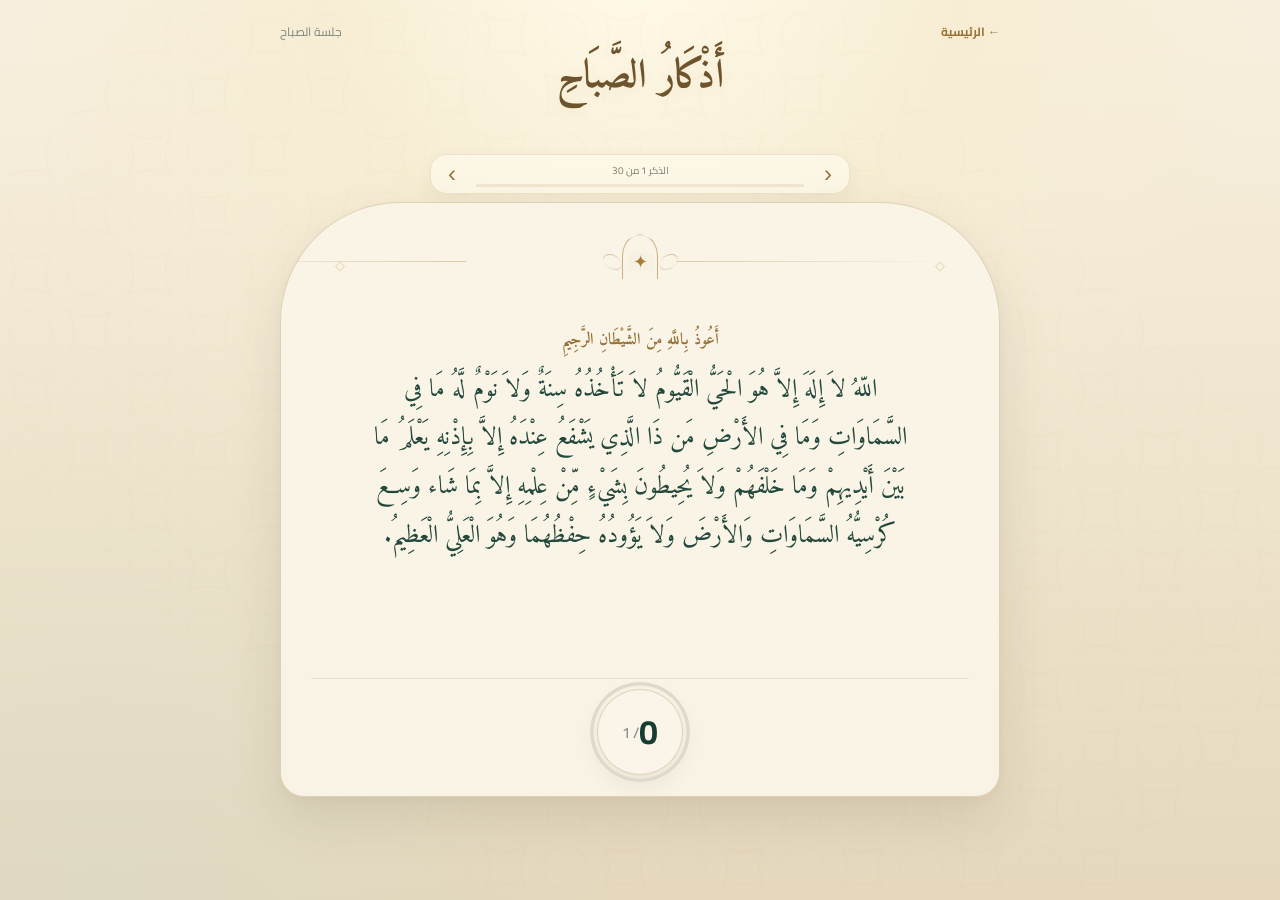
==== commit 50712909: "Redesign adhkar card ornament" ====
--- a/adhkar.html
+++ b/adhkar.html
@@ -18,7 +18,18 @@
 .counter-area .count-number{flex:none;order:unset;margin:0}
 @media(max-width:650px){.fadhl-note{left:20px;right:20px;bottom:122px;height:40px;font-size:9px}}
 .card::before,.card::after{display:none}
-.upper-ornament{position:absolute;top:18px;left:30px;right:30px;height:48px;display:flex;align-items:center;justify-content:center;pointer-events:none;z-index:0}.geo-pattern{position:absolute;inset:0 16%;opacity:.20;background-image:radial-gradient(circle at center,transparent 0 14px,rgba(151,113,48,.55) 15px 16px,transparent 17px),linear-gradient(45deg,transparent 47%,rgba(151,113,48,.38) 48% 52%,transparent 53%),linear-gradient(-45deg,transparent 47%,rgba(151,113,48,.38) 48% 52%,transparent 53%);background-size:34px 34px;border-radius:50%}.gold-accent{position:relative;display:flex;align-items:center;gap:9px;color:#a77d38;font-size:11px}.gold-accent span{display:block;width:42px;height:1px;background:linear-gradient(90deg,transparent,rgba(167,125,56,.55),transparent)}.gold-accent b{font-weight:400;font-size:13px;background:#f7f1e2;padding:0 3px}.mini-mihrab{position:absolute;bottom:0;font-family:Amiri,serif;font-size:32px;line-height:.7;color:rgba(151,113,48,.24);width:58px;height:28px;text-align:center;border:1px solid rgba(151,113,48,.20);border-bottom:0;border-radius:40px 40px 0 0;padding-top:3px;background:rgba(247,241,226,.18)}
+.upper-ornament{position:absolute;top:30px;left:46px;right:46px;height:58px;display:flex;align-items:center;justify-content:center;pointer-events:none;z-index:0}
+.orn-center{position:relative;width:72px;height:58px;display:flex;align-items:center;justify-content:center;gap:7px;color:#a77d38}
+.orn-center:before{content:"";position:absolute;left:50%;top:1px;transform:translateX(-50%);width:34px;height:44px;border:1.5px solid rgba(167,125,56,.58);border-bottom:0;border-radius:50% 50% 0 0;clip-path:polygon(50% 0,100% 18%,100% 100%,0 100%,0 18%)}
+.orn-center b{position:relative;z-index:2;font-size:18px;font-weight:400;background:#f7f1e2;padding:0 5px;line-height:1}
+.orn-center i{position:relative;z-index:2;display:block;width:24px;height:16px;border-top:1px solid rgba(167,125,56,.42);border-bottom:1px solid rgba(167,125,56,.28);border-radius:50%;transform:skewX(-22deg)}
+.orn-center i:last-child{transform:skewX(22deg)}
+.orn-side{flex:1;height:18px;position:relative;opacity:.65}
+.orn-side:before{content:"";position:absolute;top:8px;width:100%;height:1px;background:linear-gradient(90deg,transparent,rgba(167,125,56,.55))}
+.orn-side:after{content:"◇";position:absolute;top:0;font-size:13px;color:rgba(167,125,56,.5)}
+.orn-side-left:before{right:0;background:linear-gradient(270deg,transparent,rgba(167,125,56,.55))}
+.orn-side-left:after{right:8px}
+.orn-side-right:after{left:8px}
 .card.fade-out{opacity:0;transform:translateY(8px)}.card.fade-in{animation:cardIn .3s ease}
 @keyframes cardIn{from{opacity:0;transform:translateY(-8px)}to{opacity:1;transform:translateY(0)}}
 .zikr{font-family:Amiri,serif;font-size:clamp(24px,3.6vw,34px);line-height:1.85;color:#173c31;max-width:680px;margin:0 auto;text-wrap:balance;overflow-wrap:normal;word-break:normal}.zikr.quran{flex-direction:column;justify-content:flex-start;padding-top:6px}.zikr.quran .istiadhah{font-size:.62em;color:#967238;margin-bottom:14px;font-weight:700;display:block;width:100%;text-align:center}.zikr.quran .quran-text{font-size:.96em;line-height:1.95;text-wrap:balance}.zikr.quran{max-width:690px}.zikr.long{font-size:clamp(21px,3.1vw,29px);line-height:1.8;text-wrap:balance}.zikr.very-long{font-size:clamp(19px,2.8vw,26px);line-height:1.75;text-wrap:balance}
@@ -192,7 +203,7 @@
 <button class="nav-arrow" id="nextBtn" type="button" aria-label="الذكر التالي">›</button>
 </div>
 <article class="card" id="card">
-<div class="upper-ornament" aria-hidden="true"><div class="geo-pattern"></div><div class="mini-mihrab">⌒</div></div>
+<div class="upper-ornament" aria-hidden="true"><div class="orn-side orn-side-left"></div><div class="orn-center"><i></i><b>✦</b><i></i></div><div class="orn-side orn-side-right"></div></div>
 <div class="zikr" id="zikr"></div>
 <div class="fadhl-note" id="fadhlNote"></div>
 <div class="counter-area"><button class="count-number" id="countNumber" type="button" aria-label="تسجيل الذكر"><span class="counter-value">0</span> <span>/ 3</span></button></div>
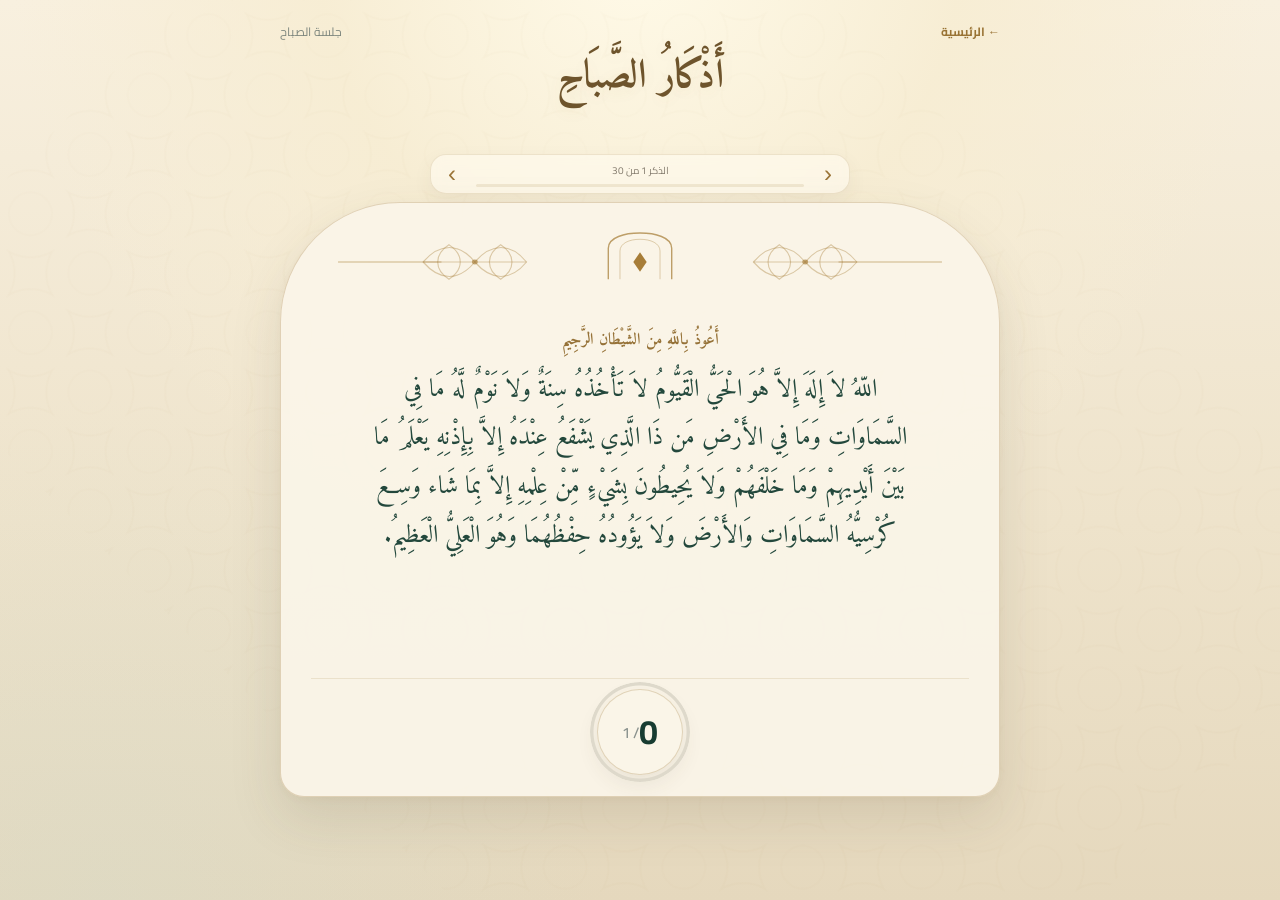
==== commit ad74c824: "Match card ornament to refined reference design" ====
--- a/adhkar.html
+++ b/adhkar.html
@@ -18,18 +18,16 @@
 .counter-area .count-number{flex:none;order:unset;margin:0}
 @media(max-width:650px){.fadhl-note{left:20px;right:20px;bottom:122px;height:40px;font-size:9px}}
 .card::before,.card::after{display:none}
-.upper-ornament{position:absolute;top:30px;left:46px;right:46px;height:58px;display:flex;align-items:center;justify-content:center;pointer-events:none;z-index:0}
-.orn-center{position:relative;width:72px;height:58px;display:flex;align-items:center;justify-content:center;gap:7px;color:#a77d38}
-.orn-center:before{content:"";position:absolute;left:50%;top:1px;transform:translateX(-50%);width:34px;height:44px;border:1.5px solid rgba(167,125,56,.58);border-bottom:0;border-radius:50% 50% 0 0;clip-path:polygon(50% 0,100% 18%,100% 100%,0 100%,0 18%)}
-.orn-center b{position:relative;z-index:2;font-size:18px;font-weight:400;background:#f7f1e2;padding:0 5px;line-height:1}
-.orn-center i{position:relative;z-index:2;display:block;width:24px;height:16px;border-top:1px solid rgba(167,125,56,.42);border-bottom:1px solid rgba(167,125,56,.28);border-radius:50%;transform:skewX(-22deg)}
-.orn-center i:last-child{transform:skewX(22deg)}
-.orn-side{flex:1;height:18px;position:relative;opacity:.65}
-.orn-side:before{content:"";position:absolute;top:8px;width:100%;height:1px;background:linear-gradient(90deg,transparent,rgba(167,125,56,.55))}
-.orn-side:after{content:"◇";position:absolute;top:0;font-size:13px;color:rgba(167,125,56,.5)}
-.orn-side-left:before{right:0;background:linear-gradient(270deg,transparent,rgba(167,125,56,.55))}
-.orn-side-left:after{right:8px}
-.orn-side-right:after{left:8px}
+.upper-ornament{position:absolute;top:28px;left:42px;right:42px;height:62px;display:flex;align-items:center;justify-content:center;pointer-events:none;z-index:0}
+.top-ornament-svg{width:100%;height:62px;overflow:visible}
+.top-ornament-svg path,.top-ornament-svg circle{vector-effect:non-scaling-stroke}
+.orn-lines path{fill:none;stroke:rgba(167,125,56,.55);stroke-width:1}
+.orn-knot path{fill:none;stroke:rgba(167,125,56,.38);stroke-width:1.15}
+.orn-knot circle{fill:#a77d38;opacity:.65}
+.orn-arch{fill:none;stroke:rgba(167,125,56,.72);stroke-width:1.4}
+.orn-arch-inner{fill:none;stroke:rgba(167,125,56,.35);stroke-width:1}
+.orn-diamond{fill:#a77d38;stroke:none}
+@media(max-width:650px){.upper-ornament{top:28px;left:28px;right:28px;height:58px}.top-ornament-svg{height:58px}}
 .card.fade-out{opacity:0;transform:translateY(8px)}.card.fade-in{animation:cardIn .3s ease}
 @keyframes cardIn{from{opacity:0;transform:translateY(-8px)}to{opacity:1;transform:translateY(0)}}
 .zikr{font-family:Amiri,serif;font-size:clamp(24px,3.6vw,34px);line-height:1.85;color:#173c31;max-width:680px;margin:0 auto;text-wrap:balance;overflow-wrap:normal;word-break:normal}.zikr.quran{flex-direction:column;justify-content:flex-start;padding-top:6px}.zikr.quran .istiadhah{font-size:.62em;color:#967238;margin-bottom:14px;font-weight:700;display:block;width:100%;text-align:center}.zikr.quran .quran-text{font-size:.96em;line-height:1.95;text-wrap:balance}.zikr.quran{max-width:690px}.zikr.long{font-size:clamp(21px,3.1vw,29px);line-height:1.8;text-wrap:balance}.zikr.very-long{font-size:clamp(19px,2.8vw,26px);line-height:1.75;text-wrap:balance}
@@ -203,7 +201,31 @@
 <button class="nav-arrow" id="nextBtn" type="button" aria-label="الذكر التالي">›</button>
 </div>
 <article class="card" id="card">
-<div class="upper-ornament" aria-hidden="true"><div class="orn-side orn-side-left"></div><div class="orn-center"><i></i><b>✦</b><i></i></div><div class="orn-side orn-side-right"></div></div>
+<div class="upper-ornament" aria-hidden="true">
+<svg class="top-ornament-svg" viewBox="0 0 760 90" preserveAspectRatio="none">
+<g class="orn-lines">
+<path d="M18 45 H142" /><path d="M618 45 H742" />
+</g>
+<g class="orn-knot" transform="translate(120 12)">
+<path d="M0 33 C20 5 43 5 62 33 C43 61 20 61 0 33Z" />
+<path d="M62 33 C82 5 105 5 124 33 C105 61 82 61 62 33Z" />
+<path d="M31 8 C49 22 49 44 31 58 C13 44 13 22 31 8Z" />
+<path d="M93 8 C111 22 111 44 93 58 C75 44 75 22 93 8Z" />
+<path d="M0 33 H124" />
+<circle cx="62" cy="33" r="3.5" />
+</g>
+<g class="orn-knot" transform="translate(516 12)">
+<path d="M0 33 C20 5 43 5 62 33 C43 61 20 61 0 33Z" />
+<path d="M62 33 C82 5 105 5 124 33 C105 61 82 61 62 33Z" />
+<path d="M31 8 C49 22 49 44 31 58 C13 44 13 22 31 8Z" />
+<path d="M93 8 C111 22 111 44 93 58 C75 44 75 22 93 8Z" />
+<path d="M0 33 H124" />
+<circle cx="62" cy="33" r="3.5" />
+</g>
+<path class="orn-arch" d="M342 70 V25 C342 9 362 3 380 3 C398 3 418 9 418 25 V70" />
+<path class="orn-arch-inner" d="M356 70 V29 C356 18 367 12 380 12 C393 12 404 18 404 29 V70" />
+<path class="orn-diamond" d="M380 31 l8 14 -8 14 -8-14z" />
+</svg></div>
 <div class="zikr" id="zikr"></div>
 <div class="fadhl-note" id="fadhlNote"></div>
 <div class="counter-area"><button class="count-number" id="countNumber" type="button" aria-label="تسجيل الذكر"><span class="counter-value">0</span> <span>/ 3</span></button></div>
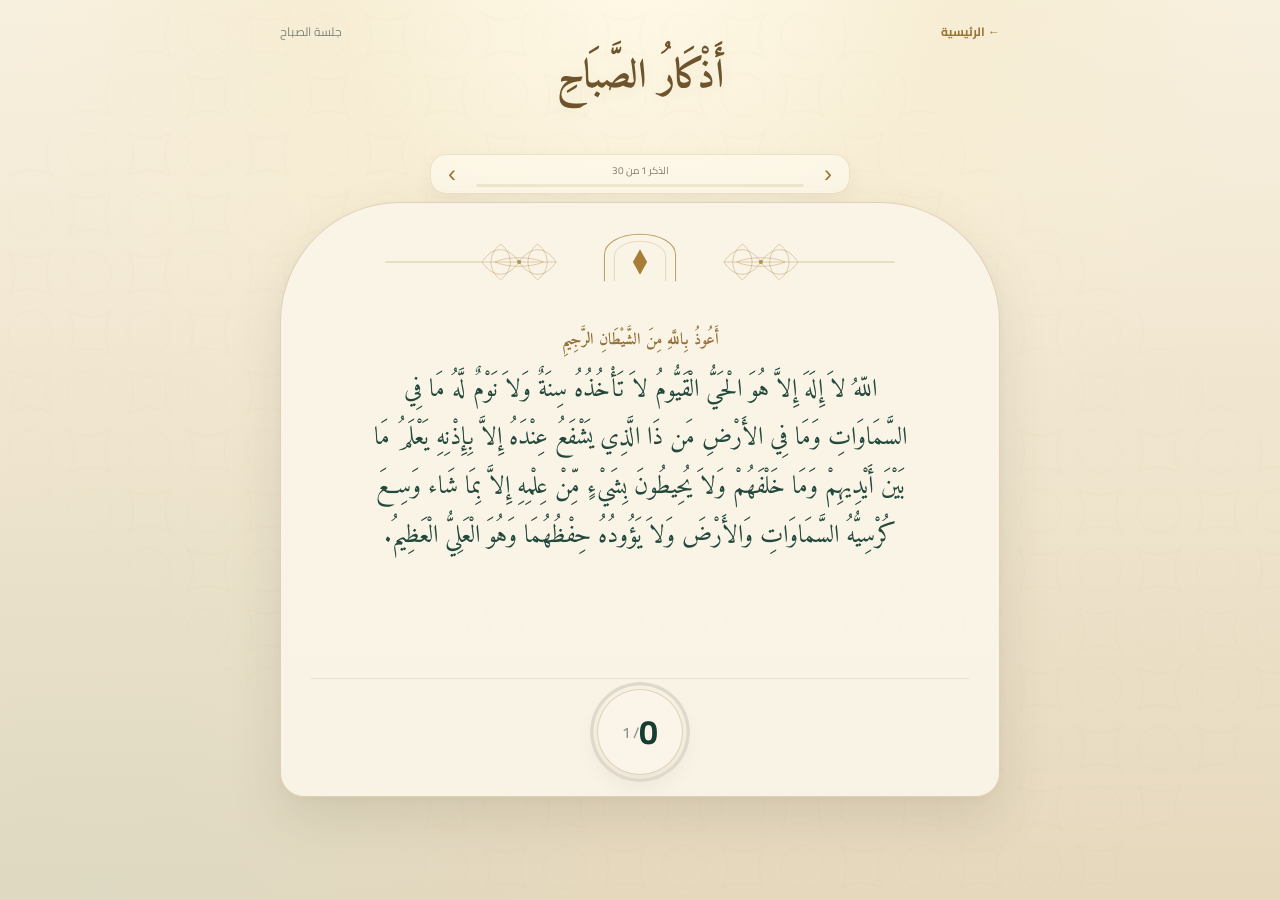
==== commit 53c4899f: "Refine ornament to match reference design" ====
--- a/adhkar.html
+++ b/adhkar.html
@@ -18,16 +18,15 @@
 .counter-area .count-number{flex:none;order:unset;margin:0}
 @media(max-width:650px){.fadhl-note{left:20px;right:20px;bottom:122px;height:40px;font-size:9px}}
 .card::before,.card::after{display:none}
-.upper-ornament{position:absolute;top:28px;left:42px;right:42px;height:62px;display:flex;align-items:center;justify-content:center;pointer-events:none;z-index:0}
-.top-ornament-svg{width:100%;height:62px;overflow:visible}
-.top-ornament-svg path,.top-ornament-svg circle{vector-effect:non-scaling-stroke}
-.orn-lines path{fill:none;stroke:rgba(167,125,56,.55);stroke-width:1}
-.orn-knot path{fill:none;stroke:rgba(167,125,56,.38);stroke-width:1.15}
-.orn-knot circle{fill:#a77d38;opacity:.65}
-.orn-arch{fill:none;stroke:rgba(167,125,56,.72);stroke-width:1.4}
-.orn-arch-inner{fill:none;stroke:rgba(167,125,56,.35);stroke-width:1}
+.upper-ornament{position:absolute;top:27px;left:52px;right:52px;height:64px;display:flex;align-items:center;justify-content:center;pointer-events:none;z-index:0}
+.top-ornament-svg{display:block;width:100%;height:64px}
+.orn-line{fill:none;stroke:rgba(167,125,56,.55);stroke-width:1}
+.orn-knot path{fill:none;stroke:rgba(167,125,56,.42);stroke-width:1.15}
+.orn-knot circle{fill:#a77d38;opacity:.72}
+.orn-arch{fill:none;stroke:rgba(167,125,56,.72);stroke-width:1.45}
+.orn-arch-soft{fill:none;stroke:rgba(167,125,56,.35);stroke-width:1}
 .orn-diamond{fill:#a77d38;stroke:none}
-@media(max-width:650px){.upper-ornament{top:28px;left:28px;right:28px;height:58px}.top-ornament-svg{height:58px}}
+@media(max-width:650px){.upper-ornament{top:27px;left:30px;right:30px;height:58px}.top-ornament-svg{height:58px}}
 .card.fade-out{opacity:0;transform:translateY(8px)}.card.fade-in{animation:cardIn .3s ease}
 @keyframes cardIn{from{opacity:0;transform:translateY(-8px)}to{opacity:1;transform:translateY(0)}}
 .zikr{font-family:Amiri,serif;font-size:clamp(24px,3.6vw,34px);line-height:1.85;color:#173c31;max-width:680px;margin:0 auto;text-wrap:balance;overflow-wrap:normal;word-break:normal}.zikr.quran{flex-direction:column;justify-content:flex-start;padding-top:6px}.zikr.quran .istiadhah{font-size:.62em;color:#967238;margin-bottom:14px;font-weight:700;display:block;width:100%;text-align:center}.zikr.quran .quran-text{font-size:.96em;line-height:1.95;text-wrap:balance}.zikr.quran{max-width:690px}.zikr.long{font-size:clamp(21px,3.1vw,29px);line-height:1.8;text-wrap:balance}.zikr.very-long{font-size:clamp(19px,2.8vw,26px);line-height:1.75;text-wrap:balance}
@@ -202,29 +201,30 @@
 </div>
 <article class="card" id="card">
 <div class="upper-ornament" aria-hidden="true">
-<svg class="top-ornament-svg" viewBox="0 0 760 90" preserveAspectRatio="none">
-<g class="orn-lines">
-<path d="M18 45 H142" /><path d="M618 45 H742" />
+<svg class="top-ornament-svg" viewBox="0 0 760 90" preserveAspectRatio="xMidYMid meet">
+<path class="orn-line" d="M22 45 H158" />
+<path class="orn-line" d="M602 45 H738" />
+<g class="orn-knot" transform="translate(158 15)">
+<path d="M0 30 C15 7 36 7 52 30 C36 53 15 53 0 30Z"/>
+<path d="M52 30 C68 7 89 7 104 30 C89 53 68 53 52 30Z"/>
+<path d="M26 5 C44 18 44 42 26 55 C8 42 8 18 26 5Z"/>
+<path d="M78 5 C96 18 96 42 78 55 C60 42 60 18 78 5Z"/>
+<path d="M0 30 H104"/>
+<path d="M18 30 C35 22 69 22 86 30 C69 38 35 38 18 30Z"/>
+<circle cx="52" cy="30" r="3"/>
 </g>
-<g class="orn-knot" transform="translate(120 12)">
-<path d="M0 33 C20 5 43 5 62 33 C43 61 20 61 0 33Z" />
-<path d="M62 33 C82 5 105 5 124 33 C105 61 82 61 62 33Z" />
-<path d="M31 8 C49 22 49 44 31 58 C13 44 13 22 31 8Z" />
-<path d="M93 8 C111 22 111 44 93 58 C75 44 75 22 93 8Z" />
-<path d="M0 33 H124" />
-<circle cx="62" cy="33" r="3.5" />
+<g class="orn-knot" transform="translate(498 15)">
+<path d="M0 30 C15 7 36 7 52 30 C36 53 15 53 0 30Z"/>
+<path d="M52 30 C68 7 89 7 104 30 C89 53 68 53 52 30Z"/>
+<path d="M26 5 C44 18 44 42 26 55 C8 42 8 18 26 5Z"/>
+<path d="M78 5 C96 18 96 42 78 55 C60 42 60 18 78 5Z"/>
+<path d="M0 30 H104"/>
+<path d="M18 30 C35 22 69 22 86 30 C69 38 35 38 18 30Z"/>
+<circle cx="52" cy="30" r="3"/>
 </g>
-<g class="orn-knot" transform="translate(516 12)">
-<path d="M0 33 C20 5 43 5 62 33 C43 61 20 61 0 33Z" />
-<path d="M62 33 C82 5 105 5 124 33 C105 61 82 61 62 33Z" />
-<path d="M31 8 C49 22 49 44 31 58 C13 44 13 22 31 8Z" />
-<path d="M93 8 C111 22 111 44 93 58 C75 44 75 22 93 8Z" />
-<path d="M0 33 H124" />
-<circle cx="62" cy="33" r="3.5" />
-</g>
-<path class="orn-arch" d="M342 70 V25 C342 9 362 3 380 3 C398 3 418 9 418 25 V70" />
-<path class="orn-arch-inner" d="M356 70 V29 C356 18 367 12 380 12 C393 12 404 18 404 29 V70" />
-<path class="orn-diamond" d="M380 31 l8 14 -8 14 -8-14z" />
+<path class="orn-arch" d="M330 72 V35 C330 19 351 6 380 6 C409 6 430 19 430 35 V72"/>
+<path class="orn-arch-soft" d="M344 72 V37 C344 26 359 16 380 16 C401 16 416 26 416 37 V72"/>
+<path class="orn-diamond" d="M380 27 L390 45 L380 63 L370 45 Z"/>
 </svg></div>
 <div class="zikr" id="zikr"></div>
 <div class="fadhl-note" id="fadhlNote"></div>
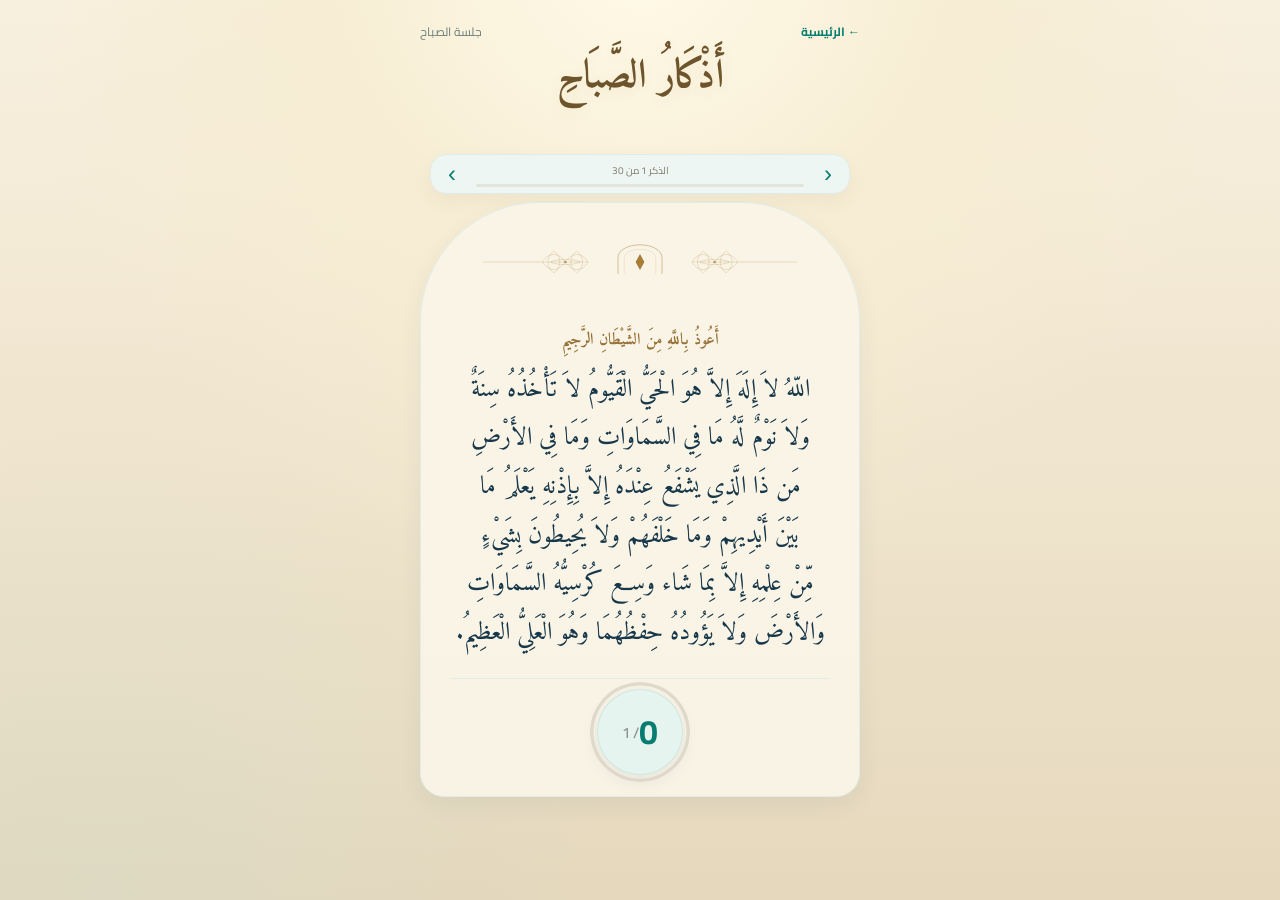
==== commit e4a9c647: "Unify app UI across Quran, Qibla and daily sections" ====
--- a/adhkar.html
+++ b/adhkar.html
@@ -4,7 +4,7 @@
 <meta charset="utf-8">
 <meta name="viewport" content="width=device-width,initial-scale=1">
 <title>الأذكار</title>
-<link rel="stylesheet" href="style.css">
+<link rel="stylesheet" href="style.css?v=42">
 <style>
 .adhkar-page{min-height:100svh;padding:12px 14px 20px;background:#e9e1cf;color:#173c31;position:relative;overflow:hidden;display:flex;align-items:flex-start}
 .adhkar-page::before{content:"";position:absolute;inset:0;opacity:.22;background-image:radial-gradient(circle at center,transparent 0 42px,rgba(151,113,48,.18) 43px 44px,transparent 45px),radial-gradient(circle at center,transparent 0 20px,rgba(151,113,48,.12) 21px 22px,transparent 23px);background-size:84px 84px;transform:rotate(45deg);pointer-events:none}
@@ -399,7 +399,7 @@
 swipeTarget.addEventListener("touchstart",e=>{const t=e.changedTouches[0];touchStartX=t.clientX;touchStartY=t.clientY;touchStartTime=Date.now()},{passive:true});
 swipeTarget.addEventListener("touchend",e=>{const t=e.changedTouches[0];const dx=t.clientX-touchStartX;const dy=t.clientY-touchStartY;const dt=Date.now()-touchStartTime;if(dt<600&&Math.abs(dx)>55&&Math.abs(dx)>Math.abs(dy)*1.25){if(dx<0&&i<data.length-1){i++;completed=0;saveProgress();render()}else if(dx>0&&i>0){i--;completed=0;saveProgress();render()}}},{passive:true});
 const tap=document.getElementById("countNumber"),countNumber=document.getElementById("countNumber");const prevBtn=document.getElementById("prevBtn"),nextBtn=document.getElementById("nextBtn");prevBtn.onclick=()=>{if(i<=0)return;i--;completed=0;saveProgress();render()};nextBtn.onclick=()=>{if(i>=data.length-1)return;i++;completed=0;saveProgress();render()};
-tap.onclick=()=>{if(completed>=total)return;completed++;saveProgress();countNumber.innerHTML='<span class="counter-value">'+completed+'</span> <span>/ '+total+'</span>';countNumber.style.setProperty("--progress",(completed/total*100)+"%");updateOverallProgress();tap.classList.remove("is-pressed");void tap.offsetWidth;tap.classList.add("is-pressed");setTimeout(()=>tap.classList.remove("is-pressed"),180);if(completed===total){i++;completed=0;saveProgress();tap.classList.remove("is-pressed");document.getElementById("card").classList.add("fade-out");setTimeout(()=>{document.getElementById("card").classList.remove("fade-out");render()},220)}};render();
+tap.onclick=()=>{if(completed>=total)return;completed++;saveProgress();countNumber.innerHTML='<span class="counter-value">'+completed+'</span> <span>/ '+total+'</span>';countNumber.style.setProperty("--progress",(completed/total*100)+"%");updateOverallProgress();tap.classList.remove("is-pressed");void tap.offsetWidth;tap.classList.add("is-pressed");setTimeout(()=>tap.classList.remove("is-pressed"),180);if(completed===total){if("vibrate" in navigator)navigator.vibrate([70,40,70]);i++;completed=0;saveProgress();tap.classList.remove("is-pressed");document.getElementById("card").classList.add("fade-out");setTimeout(()=>{document.getElementById("card").classList.remove("fade-out");render()},220)}};render();
 </script>
 </body>
 </html>
--- a/style.css
+++ b/style.css
@@ -522,3 +522,992 @@
     margin-top:21px!important;
   }
 }
+
+
+
+/* Tumanina app redesign */
+body.app-body{margin:0;min-height:100vh;background:#f7f8f5;color:#18384a;font-family:Cairo,Arial,sans-serif;padding-bottom:88px}
+.app-top{height:64px;max-width:560px;margin:0 auto;padding:0 18px;display:flex;align-items:center;justify-content:space-between;background:rgba(255,255,255,.86);border-bottom:1px solid #e9eeeb;position:sticky;top:0;z-index:20;backdrop-filter:blur(14px)}
+.app-brand{display:flex;align-items:center;gap:9px;font-size:18px;color:#153b4b}
+.app-brand b{font-weight:700}.brand-symbol{display:grid;place-items:center;width:34px;height:34px;border-radius:50%;background:#e4f5ef;color:#087662;font-size:21px}
+.top-actions{display:flex;gap:8px}.top-action{display:grid;place-items:center;width:38px;height:38px;border-radius:12px;color:#285766;background:#f2f6f3;font-size:21px}
+.app-main{max-width:560px;margin:0 auto;padding:14px 16px 28px}
+.prayer-hero{position:relative;overflow:hidden;padding:18px 16px 14px;border-radius:23px;background:linear-gradient(145deg,#d9f5ee 0%,#b9ece2 53%,#e7f5ef 100%);box-shadow:0 10px 28px #245b4c15}
+.prayer-hero:after{content:"";position:absolute;width:220px;height:120px;inset-inline-start:-28px;bottom:84px;opacity:.18;background:linear-gradient(180deg,transparent 5%,#fff 5%);clip-path:polygon(0 90%,12% 78%,15% 25%,19% 78%,27% 78%,38% 58%,48% 20%,56% 58%,67% 78%,76% 78%,82% 34%,87% 78%,100% 91%,100% 100%,0 100%);pointer-events:none}
+.hero-label{position:relative;z-index:1;color:#47786e;font-size:11px;font-weight:700}
+.hero-clock{position:relative;z-index:1;margin:5px 0 8px;text-align:center;color:#087566;font-weight:700;font-size:clamp(48px,14vw,70px);letter-spacing:1px;line-height:1.1;direction:ltr}
+.hero-meta{position:relative;z-index:1;display:flex;align-items:center;justify-content:center;gap:12px;color:#315b57;font-size:10px;text-align:center;line-height:1.6}
+.hero-meta span:nth-child(3){display:grid;grid-template-columns:auto auto;column-gap:5px;align-items:center}
+.hero-meta strong{font-size:11px;color:#0c6f60;direction:ltr}
+.meta-divider{height:28px;width:1px;background:#7bbdb0}
+.prayer-times{position:relative;z-index:1;display:grid;grid-template-columns:repeat(5,minmax(0,1fr));gap:6px;margin-top:14px}
+.prayer-time{min-width:0;display:flex;flex-direction:column;align-items:center;gap:2px;padding:8px 2px 7px;border-radius:12px;background:#ffffff9c;border:1px solid #fff;color:#436b64}
+.prayer-time span{font-size:9px}.prayer-time b{font-size:10px;color:#173f4c;direction:ltr}.prayer-time i{font-style:normal;font-size:14px;line-height:1.2}
+.prayer-time.next{outline:1px solid #07806a;background:#f7fffc}
+.hero-link{position:relative;z-index:1;display:flex;align-items:center;justify-content:space-between;margin-top:10px;padding:8px 10px;border-radius:11px;color:#156256;background:#ffffff70;font-size:10px;font-weight:700}
+.hero-link span{font-size:16px}
+.section-heading{display:flex;align-items:end;justify-content:space-between;gap:10px;margin:18px 2px 10px}
+.section-heading h2{margin:0;font-size:16px;color:#173b4b}.section-heading>span{font-size:10px;color:#82928e}
+.home-categories{display:grid;grid-template-columns:repeat(3,minmax(0,1fr));gap:9px}
+.home-category{min-height:96px;padding:11px 7px 10px;display:flex;flex-direction:column;align-items:center;justify-content:center;gap:6px;text-align:center;border:1px solid #e6eeea;border-radius:17px;background:#fff;box-shadow:0 5px 15px #173b4b0b;transition:transform .18s,box-shadow .18s}
+.home-category:active{transform:scale(.97)}.home-category b{font-size:11px;color:#244756;font-weight:700;line-height:1.5}
+.category-icon{display:grid;place-items:center;width:38px;height:38px;border-radius:13px;background:#eff8f4;color:#0a7a66;font-size:24px;font-family:Arial,sans-serif}
+.evening-category .category-icon{color:#7859a8;background:#f1ecfa}.morning-category .category-icon{color:#df9a1a;background:#fff5d8}.sleep-category .category-icon{color:#71669b;background:#f1eff9}.ruqyah-category .category-icon{color:#43805e;background:#eaf5eb}.dua-category .category-icon{color:#bf7730;background:#fcf1e6}.other-category .category-icon{color:#148176;background:#e7f5f1}
+.last-read-card{display:flex;align-items:center;gap:12px;margin-top:15px;padding:12px 14px;border:1px solid #dbeee7;border-radius:17px;background:linear-gradient(105deg,#e2f6ef,#f5fbf8);box-shadow:0 5px 16px #173b4b0a}
+.last-read-art{display:grid;place-items:center;width:48px;height:48px;border-radius:14px;background:linear-gradient(145deg,#0a735d,#30a88b);color:#f6e8b3;font-size:29px}
+.last-read-copy{display:flex;flex-direction:column;gap:2px;flex:1}.last-read-copy small{color:#6f8d82;font-size:9px}.last-read-copy b{color:#173f4d;font-size:13px}.last-read-copy span{color:#718680;font-size:9px}.last-read-arrow{color:#10826a;font-size:18px}
+.home-quote{text-align:center;margin:17px 0 4px;color:#607a73;font-family:Amiri,serif;font-size:16px}
+.bottom-nav{position:fixed;z-index:30;bottom:0;left:50%;transform:translateX(-50%);width:min(100%,560px);display:grid;grid-template-columns:repeat(4,1fr);padding:7px 5px max(8px,env(safe-area-inset-bottom));background:#ffffffef;border-top:1px solid #e8eeeb;box-shadow:0 -5px 18px #163b4b0c;backdrop-filter:blur(15px)}
+.bottom-nav a{min-height:48px;display:flex;flex-direction:column;align-items:center;justify-content:center;gap:2px;color:#85928e;font-size:9px}
+.bottom-nav a span{font-size:21px;line-height:1;color:#73847e}
+.bottom-nav a.active{color:#087967;font-weight:700}.bottom-nav a.active span{color:#087967}
+.quran-main,.qibla-main,.more-main{padding-top:16px}
+.quran-resume{display:flex;align-items:center;gap:12px;padding:14px 15px;border-radius:18px;background:linear-gradient(100deg,#d8f4eb,#c5eee5);box-shadow:0 7px 18px #126b5614}
+.quran-motif{display:grid;place-items:center;width:50px;height:50px;border-radius:15px;background:#0b7a63;color:#f7e7a8;font-size:27px}
+.quran-resume>span:nth-child(2){display:flex;flex:1;flex-direction:column;gap:2px}.quran-resume small{font-size:9px;color:#60857a}.quran-resume b{font-size:16px;color:#164556}.quran-resume em{font-style:normal;font-size:9px;color:#718781}.resume-arrow{color:#107b66;font-size:18px}
+.quran-tabs{display:grid;grid-template-columns:repeat(3,1fr);gap:3px;padding:4px;margin:13px 0 8px;background:#e5f2ed;border-radius:14px}
+.quran-tabs button{border:0;border-radius:11px;padding:8px;background:transparent;color:#667d76;font:inherit;font-size:10px}.quran-tabs button.selected{background:#b9ece2;color:#125a54;font-weight:700}
+.surah-list{overflow:hidden;border:1px solid #e8eeea;border-radius:17px;background:#fff}
+.surah-row{display:grid;grid-template-columns:38px 1fr auto;align-items:center;gap:10px;min-height:58px;padding:8px 11px;border-bottom:1px solid #edf1ee}
+.surah-row:last-child{border-bottom:0}.surah-number{display:grid;place-items:center;width:34px;height:34px;border-radius:50%;background:#e3f5ef;color:#285c5d;font-size:11px;font-weight:700;direction:ltr}
+.surah-name b,.surah-name small{display:block}.surah-name b{font-size:12px;color:#1c4050}.surah-name small{margin-top:2px;color:#8a9792;font-size:9px}.surah-type{font-size:9px;color:#8a9792}
+.quran-reading{padding:12px 4px 24px}.back-to-surahs{border:0;background:#e8f3ee;color:#287260;padding:8px 12px;border-radius:10px;font:inherit;font-size:11px}.quran-reading h2{text-align:center;margin:17px 0;color:#174655;font-family:Amiri,serif}.surah-text{padding:20px 16px;border:1px solid #dfede6;border-radius:17px;background:#fff;color:#244b4b;font-family:Amiri,serif;font-size:21px;line-height:2.2;text-align:justify}
+.page-note{font-size:9px;line-height:1.8;color:#84928c;text-align:center}
+.qibla-compass{position:relative;width:min(76vw,280px);height:min(76vw,280px);margin:20px auto 20px;border:2px solid #a8dace;border-radius:50%;background:radial-gradient(circle,#fff 0 68%,#f1fbf8 69%);box-shadow:inset 0 0 0 8px #f8fcfa,inset 0 0 0 9px #d6eee7}
+.qibla-compass:before{content:"";position:absolute;inset:17px;border-radius:50%;background:repeating-conic-gradient(from 0deg,#78a99e 0 1deg,transparent 1deg 15deg);mask:radial-gradient(circle,transparent 0 72%,#000 73% 75%,transparent 76%)}
+.cardinal{position:absolute;z-index:2;color:#203f4d;font-size:15px;font-weight:700}.north{top:11px;left:calc(50% - 7px)}.south{bottom:11px;left:calc(50% - 7px)}.east{right:12px;top:calc(50% - 9px)}.west{left:12px;top:calc(50% - 9px)}
+.needle{position:absolute;left:50%;top:50%;width:0;height:0;border-left:10px solid transparent;border-right:10px solid transparent;border-bottom:102px solid #078878;transform-origin:50% 50%;transform:translate(-50%,-100%) rotate(136deg);filter:drop-shadow(0 3px 4px #0c473b36)}
+.compass-center{position:absolute;z-index:4;left:50%;top:50%;width:19px;height:19px;border-radius:50%;transform:translate(-50%,-50%);background:#fff;border:1px solid #829b95;box-shadow:0 2px 5px #263b3425}
+.qibla-degree{text-align:center}.qibla-degree b{display:block;color:#078878;font-size:48px;line-height:1.1}.qibla-degree h1{font-family:Cairo,Arial,sans-serif;font-size:17px;color:#214454;margin:4px}.qibla-degree p{font-size:10px;color:#83928c}
+.qibla-locate{display:block;width:100%;margin:16px auto 8px;border:0;border-radius:14px;padding:13px;background:#e3f5ef;color:#176253;font:inherit;font-size:12px;font-weight:700}.qibla-sensor{display:block;margin:0 auto;padding:8px;border:0;background:transparent;color:#687f78;font:inherit;font-size:10px}
+.more-grid{display:grid;grid-template-columns:repeat(2,1fr);gap:10px}.more-grid a{min-height:110px;display:flex;flex-direction:column;align-items:flex-start;justify-content:center;gap:5px;padding:15px;border:1px solid #e5ece7;border-radius:17px;background:#fff;box-shadow:0 5px 15px #173b4b0b}.more-grid a span{color:#07806a;font-size:24px}.more-grid b{font-size:12px;color:#244756}.more-grid small{font-size:9px;color:#87958f}.back-home{display:block;text-align:center;margin:17px auto;color:#0d7862;font-size:11px}
+@media(max-width:380px){.app-main{padding-inline:12px}.prayer-hero{padding:15px 12px}.prayer-time{padding-inline:1px}.prayer-time span{font-size:8px}.prayer-time b{font-size:9px}.home-category{min-height:89px}.home-category b{font-size:10px}.category-icon{width:35px;height:35px}}
+@media(min-width:700px){.app-body{padding-bottom:0}.bottom-nav{position:sticky;transform:none;left:auto;margin:0 auto;bottom:0;border:1px solid #e8eeeb;border-bottom:0;border-radius:18px 18px 0 0}}
+
+
+/* Home refresh based on the selected prayer app reference */
+.home-screen.app-body{
+  background:#f6f8f5;
+  color:#173b4b;
+  padding-bottom:84px;
+}
+.home-screen .app-top{
+  width:min(100%,440px);
+  height:58px;
+  padding:0 17px;
+  background:#fff;
+  border-color:#edf0ed;
+}
+.home-screen .app-brand{gap:9px;font-size:18px;color:#153b4b}
+.home-screen .brand-symbol{
+  width:30px;height:30px;border-radius:10px;
+  background:#e4f5ef;color:#07806a;font-size:11px;font-weight:700;
+}
+.home-screen .top-actions{gap:7px}
+.home-screen .top-action{
+  width:34px;height:34px;border-radius:11px;
+  background:#f4f7f5;color:#254f5a;font-size:19px;
+}
+.home-screen .app-main{width:min(100%,440px);padding:13px 16px 20px}
+.home-screen .prayer-hero{
+  min-height:342px;
+  padding:18px 14px 13px;
+  border:1px solid #cdebe2;
+  border-radius:24px;
+  background:
+    radial-gradient(circle at 50% 30%,rgba(255,255,255,.72),transparent 48%),
+    linear-gradient(155deg,#dff7f0 0%,#c8efe6 53%,#e8f7f2 100%);
+  box-shadow:0 8px 22px rgba(29,106,88,.08);
+}
+.home-screen .prayer-hero:before{
+  content:"";
+  position:absolute;z-index:0;
+  width:170px;height:170px;left:50%;top:28px;
+  transform:translateX(-50%);
+  border-radius:50%;
+  border:1px solid rgba(9,123,103,.11);
+  box-shadow:0 0 0 11px rgba(255,255,255,.14),0 0 0 24px rgba(255,255,255,.10);
+  pointer-events:none;
+}
+.home-screen .prayer-hero:after{
+  width:100%;height:104px;inset:auto 0 74px;
+  opacity:.2;
+  background:linear-gradient(180deg,transparent 5%,#fff 5%);
+  clip-path:polygon(0 85%,8% 74%,11% 18%,14% 73%,23% 73%,31% 53%,40% 72%,48% 28%,55% 73%,66% 73%,75% 56%,82% 18%,86% 72%,94% 72%,100% 84%,100% 100%,0 100%);
+}
+.home-screen .hero-label{z-index:1;text-align:center;font-size:12px;color:#47786e}
+.home-screen .hero-clock{
+  margin:12px 0 8px;
+  font-size:clamp(54px,15vw,72px);
+  color:#087566;
+  letter-spacing:1.5px;
+}
+.home-screen .hero-meta{font-size:10px;gap:10px;color:#355c58}
+.home-screen .meta-divider{height:24px;background:#83bfb1}
+.home-screen .hero-meta strong{font-size:11px}
+.home-screen .prayer-times-title{
+  position:relative;z-index:1;margin:16px 0 7px;
+  color:#214e55;font-size:11px;font-weight:700;
+}
+.home-screen .prayer-times{gap:5px;margin-top:0}
+.home-screen .prayer-time{
+  gap:3px;min-height:68px;padding:6px 1px 5px;
+  border-radius:12px;background:rgba(255,255,255,.72);
+  border:1px solid rgba(255,255,255,.9);color:#58756d;
+}
+.home-screen .prayer-time i{order:0;font-size:15px;line-height:1.1}
+.home-screen .prayer-time span{order:1;font-size:9px}
+.home-screen .prayer-time b{order:2;font-size:10px;color:#173f4c}
+.home-screen .prayer-time.next{outline:1px solid #07806a;background:#f7fffc}
+.home-screen .section-heading{align-items:center;margin:17px 2px 9px}
+.home-screen .section-heading h2{font-size:16px;color:#173b4b}
+.home-screen .section-heading>span{font-size:10px}
+.home-screen .home-categories{
+  padding:9px 8px;
+  grid-template-columns:repeat(3,minmax(0,1fr));
+  gap:3px;
+  border:1px solid #e3eee8;
+  border-radius:20px;
+  background:linear-gradient(135deg,#edf6f1,#e7f3ee);
+}
+.home-screen .home-category{
+  min-height:85px;padding:8px 3px;
+  gap:5px;border:0;border-radius:14px;
+  background:transparent;box-shadow:none;
+}
+.home-screen .home-category:active{background:rgba(255,255,255,.62)}
+.home-screen .category-icon{
+  width:42px;height:42px;border-radius:14px;
+  font-size:25px;box-shadow:inset 0 1px 1px rgba(255,255,255,.85);
+}
+.home-screen .home-category b{font-size:12px;line-height:1.45;color:#183f4b}
+.home-screen .last-read-card{
+  margin-top:12px;padding:11px 13px;border-radius:17px;
+  background:linear-gradient(105deg,#e4f6ef,#f5fbf8);
+}
+.home-screen .last-read-art{width:43px;height:43px;border-radius:13px}
+.home-screen .last-read-copy b{font-size:13px}
+.home-screen .home-quote{margin:15px 0 0;font-size:17px}
+.home-screen .bottom-nav{
+  width:min(100%,440px);
+  min-height:67px;
+  padding:5px 5px max(7px,env(safe-area-inset-bottom));
+  background:#fff;
+  border-top:1px solid #edf0ed;
+  box-shadow:0 -4px 16px rgba(28,63,61,.06);
+}
+.home-screen .bottom-nav a{min-height:49px;font-size:10px}
+.home-screen .bottom-nav a span{font-size:22px}
+@media(max-width:380px){
+ .home-screen .app-main{padding:11px 12px 18px}
+ .home-screen .prayer-hero{min-height:327px;padding:16px 10px 11px}
+ .home-screen .prayer-time{min-height:64px}
+ .home-screen .home-categories{padding:7px 5px}
+ .home-screen .home-category{min-height:78px}
+ .home-screen .category-icon{width:38px;height:38px}
+}
+
+
+/* Centered top bar and crisp line icons */
+.home-screen .home-app-header{
+  display:grid;
+  direction:ltr;
+  grid-template-columns:1fr auto 1fr;
+  justify-content:initial;
+}
+.home-screen .home-app-header .app-menu{grid-column:1;justify-self:start}
+.home-screen .home-app-header .app-brand{
+  grid-column:2;justify-self:center;direction:rtl;
+  display:block;text-align:center;font-size:18px;
+}
+.home-screen .home-app-header .app-search{grid-column:3;justify-self:end}
+.home-screen .category-icon svg{
+  display:block;width:23px;height:23px;
+  fill:none;stroke:currentColor;stroke-width:1.75;
+  stroke-linecap:round;stroke-linejoin:round;
+}
+
+
+/* Reference-led page order: clock, actions, then prayer schedule */
+.app-center-header{
+ display:grid;direction:ltr;grid-template-columns:1fr auto 1fr;
+ justify-content:initial;width:min(100%,440px);height:58px;padding:0 17px;
+ background:#fff;border-color:#edf0ed;
+}
+.app-center-header .app-menu{grid-column:1;justify-self:start}
+.app-center-header .app-brand{
+ grid-column:2;justify-self:center;direction:rtl;display:block;
+ text-align:center;font-size:18px;color:#153b4b;
+}
+.app-center-header .app-search{grid-column:3;justify-self:end}
+.home-screen .prayer-hero{
+ min-height:315px;padding-bottom:18px;
+}
+.home-screen .prayer-hero:after{
+ height:112px;inset:auto 0 0;opacity:.22;
+}
+.home-screen .prayer-times-title{display:none}
+.home-screen .prayer-hero .prayer-times{display:none}
+.home-screen .hero-meta{
+ max-width:330px;margin:0 auto;justify-content:space-evenly;
+}
+.home-screen .section-heading{margin-top:18px}
+.home-screen .home-categories{margin-bottom:17px}
+.home-screen .prayer-schedule{
+ padding:0 11px 12px;border:1px solid #e2eee8;
+ border-radius:19px;background:#f0f7f3;
+}
+.home-screen .schedule-heading{margin:12px 2px 9px}
+.home-screen .prayer-schedule .prayer-times{
+ grid-template-columns:repeat(5,minmax(0,1fr));gap:5px;margin:0;
+}
+.home-screen .prayer-schedule .prayer-time{
+ min-height:82px;padding:8px 2px;border:0;background:#fff;
+ border-radius:13px;box-shadow:0 2px 8px rgba(28,63,61,.045);
+}
+.home-screen .prayer-schedule .prayer-time i{font-size:18px;margin-bottom:2px}
+.home-screen .prayer-schedule .prayer-time span{font-size:10px}
+.home-screen .prayer-schedule .prayer-time b{font-size:11px}
+.home-screen .prayer-schedule .prayer-time.next{
+ outline:1px solid #168c79;background:#f8fffc;
+}
+@media(max-width:380px){
+ .home-screen .prayer-hero{min-height:300px}
+ .home-screen .prayer-schedule{padding:0 7px 9px}
+ .home-screen .prayer-schedule .prayer-time{min-height:76px}
+ .home-screen .prayer-schedule .prayer-time span{font-size:9px}
+}
+.quran-screen .quran-main,.qibla-screen .qibla-main{width:min(100%,440px);padding:16px 16px 24px}
+.quran-screen .quran-resume{
+ min-height:106px;padding:17px;border-radius:20px;
+ background:
+  radial-gradient(ellipse at 90% 120%,rgba(5,129,108,.18),transparent 45%),
+  linear-gradient(105deg,#d8f4eb,#c5eee5);
+}
+.quran-screen .quran-motif{
+ width:62px;height:62px;border-radius:17px;
+ background:linear-gradient(145deg,#48b99f,#7dd7c3);
+ color:#fff;font-size:31px;
+}
+.quran-screen .quran-resume small{font-size:11px}
+.quran-screen .quran-resume b{font-size:19px}
+.quran-screen .quran-resume em{font-size:11px}
+.quran-screen .quran-main>.section-heading{margin:21px 2px 11px}
+.quran-screen .quran-main>.section-heading h2{font-size:20px}
+.quran-screen .quran-tabs{margin:13px 0 9px;padding:4px;border-radius:14px}
+.quran-screen .quran-tabs button{padding:10px;font-size:13px}
+.quran-screen .surah-list{border-radius:18px;box-shadow:0 4px 18px rgba(28,63,61,.04)}
+.quran-screen .surah-row{min-height:66px;grid-template-columns:40px 1fr auto;padding:9px 12px}
+.quran-screen .surah-number{width:36px;height:36px;font-size:12px}
+.quran-screen .surah-name b{font-size:15px}
+.quran-screen .surah-name small,.quran-screen .surah-type{font-size:11px}
+.qibla-screen .qibla-main{min-height:calc(100vh - 125px);display:flex;flex-direction:column;align-items:center}
+.qibla-screen .qibla-compass{width:min(76vw,292px);height:min(76vw,292px);margin:42px auto 31px}
+.qibla-screen .qibla-degree b{font-size:56px}
+.qibla-screen .qibla-degree h1{font-size:21px;margin-top:7px}
+.qibla-screen .qibla-locate{margin:24px auto 8px;max-width:360px;border-radius:24px;font-size:14px}
+.qibla-screen .qibla-sensor{font-size:12px}
+.qibla-screen .page-note{font-size:11px;max-width:320px}
+@media(min-width:700px){
+ .app-center-header{width:min(100%,440px)}
+ .home-screen .bottom-nav,.quran-screen .bottom-nav,.qibla-screen .bottom-nav{width:min(100%,440px)}
+}
+
+
+/* Illustrated mosque silhouette for the clock surface */
+.home-screen .prayer-hero:after{display:none}
+.home-screen .hero-mosque-art{
+ position:absolute;z-index:0;inset-inline:0;bottom:0;width:100%;height:132px;
+ color:#fff;opacity:.45;pointer-events:none;
+}
+.home-screen .hero-clock{position:relative;z-index:1}
+
+
+/* Clear compass graduation marks */
+.qibla-screen .qibla-compass:before{
+ background:repeating-conic-gradient(from 0deg,transparent 0deg 4deg,#78a99e 4deg 4.45deg,transparent 4.45deg 15deg);
+ -webkit-mask:radial-gradient(circle,transparent 0 72%,#000 73% 76%,transparent 77%);
+ mask:radial-gradient(circle,transparent 0 72%,#000 73% 76%,transparent 77%);
+}
+
+
+/* Compass ticks, using an inner face to leave only the outer graduation ring */
+.qibla-screen .qibla-compass:before{
+ inset:0;border-radius:50%;
+ background:repeating-conic-gradient(from 0deg,#9ac8bc 0deg .55deg,transparent .55deg 15deg);
+ mask:none;-webkit-mask:none;
+}
+.qibla-screen .qibla-compass:after{
+ content:"";position:absolute;z-index:1;inset:21px;border-radius:50%;
+ background:#fff;box-shadow:inset 0 0 0 1px #f1f8f5;pointer-events:none;
+}
+.qibla-screen .needle{z-index:3}
+
+
+/* Selected concept 2: ivory, forest green, restrained brass */
+.home-screen.app-body,.quran-screen.app-body,.qibla-screen.app-body{
+ background:
+  radial-gradient(circle at 0 0,rgba(188,151,75,.09),transparent 32%),
+  radial-gradient(circle at 100% 90%,rgba(92,119,86,.06),transparent 34%),
+  #f6f0e5;
+ color:#193b2e;
+}
+.home-screen .app-top,.quran-screen .app-top,.qibla-screen .app-top{
+ background:rgba(250,246,237,.96);border-color:#e8dec9;
+}
+.home-screen .app-brand,.app-center-header .app-brand{color:#18392d}
+.home-screen .top-action,.app-center-header .top-action{
+ background:#f2eadb;color:#18392d;border:1px solid #e7dac1;
+}
+.home-screen .prayer-hero{
+ min-height:388px;padding:21px 17px 18px;
+ border-color:#ddcda9;border-radius:25px;
+ background:
+  radial-gradient(ellipse at 50% 100%,rgba(221,195,139,.25),transparent 53%),
+  linear-gradient(155deg,#fffaf0 0%,#f7eedc 70%,#f3e8d3 100%);
+ box-shadow:0 10px 25px rgba(97,74,33,.08);
+}
+.home-screen .prayer-hero:before{
+ border-color:rgba(164,124,51,.17);
+ box-shadow:0 0 0 11px rgba(255,255,255,.18),0 0 0 24px rgba(180,146,78,.06);
+}
+.home-screen .hero-mosque-art{color:#a9874f!important;opacity:.24!important}
+.home-screen .hero-label{color:#9a783e}
+.home-screen .hero-clock{color:#193b2e}
+.home-screen .hero-meta{color:#667066}
+.home-screen .meta-divider{background:#d7c69e}
+.home-screen .next-prayer-card{
+ position:relative;z-index:2;
+ display:flex;align-items:center;gap:10px;
+ width:min(100%,300px);margin:13px auto 0;padding:10px 12px;
+ border:1px solid #d5bd88;border-radius:18px;
+ background:rgba(255,251,243,.86);
+ box-shadow:0 4px 13px rgba(93,72,38,.06);
+}
+.home-screen .next-prayer-pill{
+ position:absolute;top:-11px;right:14px;
+ padding:3px 12px;border-radius:20px;
+ background:#1b4535;color:#fff8e8;
+ font-size:10px;font-weight:700;
+}
+.home-screen .next-prayer-copy{display:flex;flex:1;flex-direction:column;gap:2px;text-align:right}
+.home-screen .next-prayer-copy b{font-size:17px;color:#193b2e}
+.home-screen .next-prayer-copy span{font-size:10px;color:#7a766a}
+.home-screen .next-prayer-copy strong{color:#947135}
+.home-screen .next-prayer-mark{color:#a7833c;font-size:25px}
+.home-screen .section-heading h2{color:#193b2e}
+.home-screen .section-heading>span{color:#8b826f}
+.home-screen .home-categories{
+ padding:9px;gap:7px;
+ border-color:#e2d2b3;border-radius:20px;
+ background:linear-gradient(145deg,#f3e9d6,#efe3cd);
+}
+.home-screen .home-category{
+ min-height:91px;padding:8px 4px;
+ border:1px solid #e9dcc2;border-radius:15px;
+ background:#fffaf0;
+ box-shadow:0 3px 9px rgba(91,72,40,.07);
+}
+.home-screen .home-category:active{background:#f4ead6}
+.home-screen .category-icon{
+ width:39px;height:37px;border-radius:0;
+ background:transparent!important;
+ box-shadow:none;
+}
+.home-screen .category-icon svg{width:25px;height:25px}
+.home-screen .home-category b{color:#243d30;font-size:12px}
+.home-screen .evening-category .category-icon,
+.home-screen .morning-category .category-icon,
+.home-screen .sleep-category .category-icon,
+.home-screen .ruqyah-category .category-icon,
+.home-screen .dua-category .category-icon,
+.home-screen .other-category .category-icon{color:#9c7737}
+.home-screen .prayer-schedule{
+ border-color:#e0d0af;border-radius:20px;background:#f2e8d6;
+}
+.home-screen .schedule-heading h2{color:#193b2e}
+.home-screen .schedule-heading>span{color:#9c7737}
+.home-screen .prayer-schedule .prayer-time{
+ background:#fffaf0;border:1px solid #eadfc9;
+ box-shadow:0 3px 8px rgba(91,72,40,.06);
+}
+.home-screen .prayer-schedule .prayer-time span{color:#536153}
+.home-screen .prayer-schedule .prayer-time b{color:#193b2e}
+.home-screen .prayer-schedule .prayer-time.next{
+ outline:1.5px solid #a7833c;background:#1b4535;
+}
+.home-screen .prayer-schedule .prayer-time.next span,
+.home-screen .prayer-schedule .prayer-time.next b{color:#fff7e4}
+.home-screen .prayer-schedule .prayer-time.next i{filter:grayscale(.2)}
+.home-screen .bottom-nav,.quran-screen .bottom-nav,.qibla-screen .bottom-nav{
+ background:rgba(250,246,237,.98);border-color:#e7dbc3;
+ box-shadow:0 -4px 17px rgba(84,68,40,.07);
+}
+.home-screen .bottom-nav a,.quran-screen .bottom-nav a,.qibla-screen .bottom-nav a{color:#77796e}
+.home-screen .bottom-nav a span,.quran-screen .bottom-nav a span,.qibla-screen .bottom-nav a span{color:#806d46}
+.home-screen .bottom-nav a.active,.quran-screen .bottom-nav a.active,.qibla-screen .bottom-nav a.active{
+ margin:0 5px;border-radius:13px;background:#1b4535;color:#fff8e8;
+}
+.home-screen .bottom-nav a.active span,.quran-screen .bottom-nav a.active span,.qibla-screen .bottom-nav a.active span{color:#d5b96e}
+.quran-screen .quran-resume{
+ border:1px solid #173d2e;
+ background:
+  radial-gradient(circle at 5% 5%,rgba(218,185,111,.22) 0 1px,transparent 1.5px),
+  radial-gradient(circle at 95% 95%,rgba(218,185,111,.18) 0 1px,transparent 1.5px),
+  linear-gradient(120deg,#173d2e,#24543e);
+ background-size:12px 12px,12px 12px,auto;
+ box-shadow:0 8px 20px rgba(40,62,42,.13);
+}
+.quran-screen .quran-motif{background:#f5ead2;color:#977333}
+.quran-screen .quran-resume small{color:#d0bb88}
+.quran-screen .quran-resume b{color:#fff8e8}
+.quran-screen .quran-resume em{color:#e2dac8}
+.quran-screen .quran-main>.section-heading h2{color:#193b2e}
+.quran-screen .quran-main>.section-heading>span{color:#9b7838}
+.quran-screen .quran-tabs{background:#efe5d3;border:1px solid #e1d1ad}
+.quran-screen .quran-tabs button{color:#696b60}
+.quran-screen .quran-tabs button.selected{background:#1b4535;color:#fff8e8}
+.quran-screen .surah-list{overflow:visible;border:0;background:transparent;box-shadow:none}
+.quran-screen .surah-row{
+ min-height:64px;margin-bottom:7px;
+ border:1px solid #e6d8bb;border-radius:15px;
+ background:#fffaf1;box-shadow:0 3px 8px rgba(91,72,40,.055);
+}
+.quran-screen .surah-row:last-child{border-bottom:1px solid #e6d8bb}
+.quran-screen .surah-number{
+ border:1px solid #c8a967;border-radius:12px;
+ background:#f4ead5;color:#38533c;
+}
+.quran-screen .surah-name b{color:#193b2e}
+.quran-screen .surah-name small,.quran-screen .surah-type{color:#858071}
+.qibla-screen .qibla-compass{
+ border-color:#b89756;
+ background:radial-gradient(circle,#fffaf0 0 68%,#f3e8d2 69%);
+ box-shadow:inset 0 0 0 8px #fff8eb,inset 0 0 0 10px #e2d0a8,0 8px 19px rgba(90,69,35,.08);
+}
+.qibla-screen .qibla-compass:before{
+ background:repeating-conic-gradient(from 0deg,#a88a4c 0deg .55deg,transparent .55deg 15deg);
+}
+.qibla-screen .qibla-compass:after{
+ background:#fffaf0;box-shadow:inset 0 0 0 1px #f4ead5;
+}
+.qibla-screen .cardinal{color:#193b2e}
+.qibla-screen .needle{border-bottom-color:#1b4535;filter:drop-shadow(0 3px 4px rgba(87,67,34,.25))}
+.qibla-screen .compass-center{border-color:#b89756;background:#f7e9c8}
+.qibla-screen .qibla-degree b{color:#1b4535}
+.qibla-screen .qibla-degree h1{color:#193b2e}
+.qibla-screen .qibla-degree p,.qibla-screen .page-note{color:#807866}
+.qibla-screen .qibla-locate{
+ background:#1b4535;color:#fff8e8;
+ box-shadow:0 5px 13px rgba(38,68,45,.15);
+}
+.qibla-screen .qibla-sensor{color:#8c6d36}
+
+
+/* Additional details from the selected ivory-gold concept */
+.app-body:before{
+ content:"";position:fixed;inset:0;z-index:0;pointer-events:none;opacity:.20;
+ background:
+  linear-gradient(30deg,transparent 47%,rgba(174,135,62,.13) 48%,rgba(174,135,62,.13) 49%,transparent 50%,transparent 51%,rgba(88,104,70,.07) 52%,rgba(88,104,70,.07) 53%,transparent 54%),
+  linear-gradient(150deg,transparent 47%,rgba(88,104,70,.07) 48%,rgba(88,104,70,.07) 49%,transparent 50%,transparent 51%,rgba(174,135,62,.11) 52%,rgba(174,135,62,.11) 53%,transparent 54%);
+ background-size:38px 38px;
+ mask-image:linear-gradient(to bottom,#000 0%,rgba(0,0,0,.65) 34%,transparent 72%);
+}
+.app-body .app-top,.app-body .app-main,.app-body .bottom-nav{position:relative;z-index:1}
+.app-body .bottom-nav{position:fixed}
+.app-center-header .app-brand:before{
+ content:"۞";display:block;margin:0 auto -7px;
+ color:#aa823e;font-family:serif;font-size:15px;line-height:1;
+}
+.home-screen .home-kicker{
+ position:relative;z-index:1;
+ margin:0 auto 8px;text-align:center;color:#9c7b42;
+ font-family:Cairo,Arial,sans-serif;font-size:10px;font-weight:600;
+}
+.home-screen .home-kicker span{padding:0 5px;font-size:8px;color:#b69557}
+.home-screen .prayer-hero{
+ min-height:365px;padding-top:19px;
+ border-radius:22px;
+}
+.home-screen .prayer-hero:before{
+ width:150px;height:150px;top:33px;
+ border:1px solid rgba(164,124,51,.20);
+ box-shadow:0 0 0 9px rgba(255,255,255,.20),0 0 0 21px rgba(180,146,78,.07);
+}
+.home-screen .hero-label{font-size:11px;letter-spacing:.02em}
+.home-screen .hero-clock{font-size:clamp(56px,15vw,68px);margin:13px 0 5px}
+.home-screen .hero-mosque-art{height:118px!important;opacity:.19!important}
+.home-screen .next-prayer-card{
+ width:min(100%,285px);margin-top:16px;
+ border-radius:15px;background:#fffaf1;
+}
+.home-screen .next-prayer-mark{font-family:serif}
+.home-screen .home-categories{gap:8px;padding:10px}
+.home-screen .home-category{min-height:94px;border-radius:14px}
+.home-screen .category-icon svg{width:27px;height:27px;stroke-width:1.6}
+.home-screen .home-category b{font-size:12px}
+.home-screen .prayer-schedule{padding:0 10px 11px}
+.home-screen .schedule-heading h2{font-size:15px}
+.home-screen .prayer-schedule .prayer-time{min-height:79px;border-radius:12px}
+.home-screen .prayer-schedule .prayer-time.next{
+ box-shadow:inset 0 0 0 1px #d8bd7b,0 4px 11px rgba(43,74,47,.15);
+}
+.home-screen .bottom-nav a.active,.quran-screen .bottom-nav a.active,.qibla-screen .bottom-nav a.active{
+ border:1px solid rgba(213,185,110,.65);
+ box-shadow:0 3px 9px rgba(25,59,46,.16);
+}
+.quran-screen .quran-main{padding-top:11px}
+.quran-screen .quran-intro{
+ margin:5px 0 17px;text-align:center;
+}
+.quran-screen .quran-intro svg{
+ display:block;width:30px;height:30px;margin:0 auto 4px;
+ fill:none;stroke:#a7833c;stroke-width:1.7;stroke-linecap:round;stroke-linejoin:round;
+}
+.quran-screen .quran-intro h1{
+ margin:0;color:#193b2e;font-size:22px;font-weight:700;
+}
+.quran-screen .quran-intro p{
+ margin:3px 0 0;color:#a0844e;font-size:11px;
+}
+.quran-screen .quran-resume{
+ min-height:100px;position:relative;overflow:hidden;
+ padding:14px 16px;border-radius:17px;
+}
+.quran-screen .quran-resume:before,.quran-screen .quran-resume:after{
+ position:absolute;color:rgba(218,185,111,.22);font-family:serif;font-size:60px;line-height:1;
+ pointer-events:none;
+}
+.quran-screen .quran-resume:before{content:"۞";left:6px;top:8px}
+.quran-screen .quran-resume:after{content:"۞";right:7px;bottom:2px}
+.quran-screen .quran-motif{z-index:1;border:1px solid rgba(196,158,78,.55)}
+.quran-screen .quran-resume>span:nth-child(2),.quran-screen .resume-arrow{position:relative;z-index:1}
+.quran-screen .quran-tabs{margin-top:15px}
+.quran-screen .surah-number{
+ clip-path:polygon(50% 0,88% 13%,100% 50%,88% 87%,50% 100%,12% 87%,0 50%,12% 13%);
+ border:0;background:#f4ead5;box-shadow:inset 0 0 0 1px #c8a967;
+}
+.quran-screen .quran-reading h2{color:#234331}
+.qibla-screen .qibla-main{padding-top:13px}
+.qibla-screen .qibla-intro{text-align:center;margin:5px 0 0}
+.qibla-screen .kaaba-mark{
+ display:grid;place-items:center;width:34px;height:34px;margin:0 auto 4px;
+ color:#fff4d7;background:#1b4535;border:1px solid #b99756;
+ border-radius:11px;font-size:17px;box-shadow:0 3px 9px rgba(44,68,43,.16);
+}
+.qibla-screen .qibla-intro h1{margin:0;color:#193b2e;font-size:22px}
+.qibla-screen .qibla-intro p{margin:2px 0;color:#9c7b42;font-size:11px}
+.qibla-screen .qibla-compass{margin-top:17px}
+.qibla-screen .qibla-degree b{
+ position:relative;min-width:132px;padding:2px 19px 6px;
+ border:1px solid #c5a35f;border-radius:18px;
+ background:#fffaf0;box-shadow:0 3px 9px rgba(87,67,34,.08);
+}
+.qibla-screen .qibla-degree b:before,.qibla-screen .qibla-degree b:after{
+ content:"◆";position:absolute;top:50%;transform:translateY(-50%);
+ color:#ad8a48;font-size:8px;
+}
+.qibla-screen .qibla-degree b:before{left:9px}
+.qibla-screen .qibla-degree b:after{right:9px}
+.qibla-screen .qibla-locate{border:1px solid #a9874f}
+
+
+/* Keep the ornament behind the app while preserving sticky/anchored controls */
+.app-body{position:relative;isolation:isolate}
+.app-body:before{z-index:-1}
+.app-body .app-top{position:sticky;top:0;z-index:20}
+.app-body .app-main{position:relative;z-index:1}
+.home-screen.app-body .bottom-nav,
+.quran-screen.app-body .bottom-nav,
+.qibla-screen.app-body .bottom-nav{
+ position:fixed;left:50%;right:auto;bottom:0;
+ transform:translateX(-50%);margin:0;z-index:30;
+}
+
+
+/* Align fixed bottom bar on both phone and wide preview widths */
+.home-screen.app-body .bottom-nav,
+.quran-screen.app-body .bottom-nav,
+.qibla-screen.app-body .bottom-nav{
+ position:fixed!important;left:0!important;right:0!important;bottom:0!important;
+ width:min(100%,440px)!important;transform:none!important;margin:0 auto!important;
+}
+.app-center-header .top-action svg,.home-app-header .top-action svg{
+ width:19px;height:19px;fill:none;stroke:currentColor;stroke-width:1.8;
+ stroke-linecap:round;stroke-linejoin:round;
+}
+.bottom-nav a span svg{
+ display:block;width:21px;height:21px;fill:none;stroke:currentColor;stroke-width:1.7;
+ stroke-linecap:round;stroke-linejoin:round;
+}
+.qibla-screen .kaaba-mark svg{
+ width:20px;height:20px;fill:none;stroke:#e5c977;stroke-width:1.5;
+ stroke-linecap:round;stroke-linejoin:round;
+}
+
+
+/* Selected prayer-times concept: light mint dashboard */
+.home-screen.app-body{
+  --ink:#17384a;--teal:#078779;--mint:#def4ef;--paper:#f7f7f3;
+  background:var(--paper)!important;color:var(--ink)!important;
+}
+.home-screen .app-top{
+  position:sticky!important;top:0;z-index:35;
+  width:min(100%,440px);margin:0 auto;
+  background:rgba(250,250,247,.96)!important;
+  border-bottom:1px solid #e7eeea!important;
+  box-shadow:none!important;backdrop-filter:blur(12px);
+}
+.home-screen .app-brand{color:var(--ink)!important;font-size:18px!important;font-weight:800}
+.home-screen .top-action,.home-screen .top-action svg{color:var(--ink)!important;stroke:currentColor}
+.home-screen .app-main{
+  width:min(100%,440px)!important;margin:0 auto!important;
+  padding:14px 16px 92px!important;
+}
+.home-screen .home-kicker{display:none!important}
+.home-screen .prayer-hero{
+  min-height:0!important;height:auto!important;overflow:hidden;
+  margin:4px 0 17px!important;padding:20px 16px 16px!important;
+  border:1px solid #d5eee8!important;border-radius:22px!important;
+  background:linear-gradient(155deg,#e8f8f4 0%,#c9eee7 54%,#e7f6f2 100%)!important;
+  box-shadow:0 9px 25px rgba(20,76,70,.08)!important;text-align:center;
+}
+.home-screen .prayer-hero:before{
+  content:"";position:absolute;inset:auto 0 0;height:100px;pointer-events:none;
+  opacity:.20;background:#fff;
+  clip-path:polygon(0 82%,8% 82%,10% 46%,12% 82%,21% 82%,28% 63%,34% 32%,39% 63%,46% 82%,55% 82%,63% 51%,66% 82%,74% 82%,82% 61%,88% 82%,93% 82%,95% 42%,97% 82%,100% 82%,100% 100%,0 100%);
+}
+.home-screen .hero-mosque-art{display:none!important}
+.home-screen .prayer-hero:after{display:none!important}
+.home-screen .hero-label{
+  position:relative;z-index:1;text-align:center;font-size:11px!important;
+  color:#527a75!important;letter-spacing:.02em;
+}
+.home-screen .hero-clock{
+  position:relative;z-index:1;margin:5px 0 7px!important;
+  color:#087c70!important;font-size:clamp(56px,15vw,68px)!important;
+  font-weight:750;letter-spacing:1px;line-height:1.05!important;
+}
+.home-screen .hero-meta{
+  position:relative;z-index:1;display:flex!important;justify-content:center;
+  gap:12px!important;color:#234852!important;font-size:11px!important;
+}
+.home-screen .hero-meta .meta-divider{height:24px;width:1px;background:#8ac6ba}
+.home-screen .next-prayer-card{
+  position:relative;z-index:1;display:flex!important;align-items:center;
+  justify-content:center;gap:7px;margin:11px auto 0!important;padding:7px 11px!important;
+  width:max-content;max-width:100%;border:1px solid #c5e7df!important;
+  border-radius:999px!important;background:rgba(255,255,255,.58)!important;
+  box-shadow:none!important;color:#19484a!important;
+}
+.home-screen .next-prayer-pill{font-size:9px!important;color:#65827d!important}
+.home-screen .next-prayer-copy{display:flex;align-items:center;gap:7px}
+.home-screen .next-prayer-copy b{font-size:11px!important;color:#153e49!important}
+.home-screen .next-prayer-copy span{font-size:10px!important;color:#416a66!important}
+.home-screen .next-prayer-mark{display:none!important}
+.home-screen .section-heading{
+  display:flex;align-items:center;justify-content:space-between;
+  margin:17px 2px 9px!important;
+}
+.home-screen .section-heading h2{
+  margin:0!important;font-size:16px!important;font-weight:800!important;color:#17384a!important;
+}
+.home-screen .section-heading>span{font-size:10px!important;color:#7a8e89!important}
+.home-screen .home-categories{
+  display:grid!important;grid-template-columns:repeat(3,minmax(0,1fr))!important;
+  gap:4px 2px!important;padding:10px 6px!important;margin:0 0 17px!important;
+  border:1px solid #e4f0eb!important;border-radius:20px!important;
+  background:#edf6f2!important;box-shadow:none!important;
+}
+.home-screen .home-category{
+  min-height:78px!important;padding:7px 3px!important;gap:5px!important;
+  border:0!important;border-radius:14px!important;background:transparent!important;
+  box-shadow:none!important;transform:none;
+}
+.home-screen .home-category:active{background:#dff0e9!important}
+.home-screen .category-icon{
+  width:36px!important;height:36px!important;border-radius:12px!important;
+  background:transparent!important;color:#168679!important;font-size:22px!important;
+}
+.home-screen .category-icon svg{width:26px!important;height:26px!important}
+.home-screen .home-category b{
+  font-size:11px!important;line-height:1.35!important;color:#17384a!important;white-space:normal!important;
+}
+.home-screen .prayer-schedule{margin-top:0!important}
+.home-screen .schedule-heading{margin:12px 2px 9px!important}
+.home-screen .prayer-times{
+  display:grid!important;grid-template-columns:repeat(5,minmax(0,1fr))!important;
+  gap:6px!important;margin:0!important;
+}
+.home-screen .prayer-time{
+  min-height:70px!important;padding:8px 2px!important;border-radius:13px!important;
+  border:1px solid #e6efeb!important;background:#eef6f2!important;
+  box-shadow:none!important;color:#17384a!important;
+}
+.home-screen .prayer-time i{font-size:16px!important}
+.home-screen .prayer-time span{font-size:9px!important;color:#536d70!important}
+.home-screen .prayer-time b{font-size:10px!important;color:#17384a!important}
+.home-screen .prayer-time.next{outline:1px solid #63b8a7!important;background:#e1f4ef!important}
+.home-screen .bottom-nav{
+  position:fixed!important;left:0!important;right:0!important;bottom:0!important;
+  width:min(100%,440px)!important;margin:0 auto!important;transform:none!important;
+  padding:6px 6px max(8px,env(safe-area-inset-bottom))!important;
+  border:0!important;border-top:1px solid #e5ece8!important;border-radius:0!important;
+  background:rgba(250,250,247,.97)!important;box-shadow:0 -6px 20px rgba(20,55,66,.06)!important;
+  backdrop-filter:blur(16px);
+}
+.home-screen .bottom-nav a{color:#7a8987!important;font-size:9px!important}
+.home-screen .bottom-nav a span{color:#7a8987!important}
+.home-screen .bottom-nav a.active,.home-screen .bottom-nav a.active span{
+  color:#087c70!important;
+}
+@media(max-width:380px){
+  .home-screen .app-main{padding-inline:12px!important}
+  .home-screen .prayer-hero{padding:18px 11px 14px!important}
+  .home-screen .hero-clock{font-size:54px!important}
+  .home-screen .home-categories{padding:8px 3px!important}
+  .home-screen .home-category{min-height:72px!important}
+  .home-screen .prayer-times{gap:4px!important}
+  .home-screen .prayer-time b{font-size:9px!important}
+}
+
+
+/* Final layout conflict fixes for the selected home design */
+.home-screen .top-action{
+  background:transparent!important;border:0!important;box-shadow:none!important;
+  border-radius:50%!important;color:#17384a!important;
+}
+.home-screen .next-prayer-card{
+  display:flex!important;flex-direction:row!important;flex-wrap:nowrap!important;
+  align-items:center!important;justify-content:center!important;
+  width:max-content!important;max-width:100%!important;min-height:0!important;
+  height:auto!important;gap:8px!important;padding:7px 13px!important;
+  overflow:visible!important;border:1px solid #c5e7df!important;
+  border-radius:999px!important;background:rgba(255,255,255,.62)!important;
+}
+.home-screen .next-prayer-pill{
+  position:static!important;inset:auto!important;display:inline!important;
+  width:auto!important;height:auto!important;max-width:none!important;
+  margin:0!important;padding:0!important;border:0!important;border-radius:0!important;
+  background:transparent!important;box-shadow:none!important;transform:none!important;
+  color:#63827d!important;font-size:10px!important;line-height:1.4!important;
+  white-space:nowrap!important;
+}
+.home-screen .next-prayer-copy{
+  display:flex!important;flex-direction:row!important;align-items:center!important;
+  width:auto!important;height:auto!important;gap:6px!important;
+  overflow:visible!important;white-space:nowrap!important;
+}
+.home-screen .next-prayer-copy b{
+  display:inline!important;position:static!important;max-width:none!important;
+  color:#173e49!important;font-size:11px!important;line-height:1.4!important;
+}
+.home-screen .next-prayer-copy span{
+  display:inline!important;position:static!important;color:#4b706d!important;
+  font-size:10px!important;line-height:1.4!important;white-space:nowrap!important;
+}
+.home-screen .next-prayer-copy strong{font-size:inherit!important;color:#087c70!important}
+.home-screen .prayer-schedule{
+  margin:0!important;padding:0!important;border:0!important;border-radius:0!important;
+  background:transparent!important;box-shadow:none!important;
+}
+.home-screen .schedule-heading{margin:14px 2px 9px!important}
+.home-screen .bottom-nav a{
+  background:transparent!important;border:0!important;border-radius:0!important;
+  box-shadow:none!important;min-height:48px!important;
+}
+.home-screen .bottom-nav a.active{
+  background:transparent!important;border:0!important;border-radius:0!important;
+  box-shadow:none!important;color:#087c70!important;
+}
+.home-screen .bottom-nav a.active span{
+  color:#087c70!important;background:transparent!important;
+}
+.home-screen .home-category{min-height:82px!important}
+.home-screen .category-icon{width:40px!important;height:40px!important}
+.home-screen .category-icon svg{width:28px!important;height:28px!important}
+.home-screen .home-category b{font-size:12px!important}
+
+
+/* Spacing and color calibration from the selected mobile reference */
+.home-screen .prayer-hero{
+  min-height:270px!important;box-sizing:border-box!important;
+  display:flex!important;flex-direction:column!important;align-items:center!important;
+  justify-content:center!important;gap:4px!important;
+  padding:22px 16px 20px!important;
+  background:linear-gradient(145deg,#d7f3ec 0%,#b8e9df 52%,#e5f7f2 100%)!important;
+}
+.home-screen .prayer-hero:before{height:125px!important;opacity:.36!important}
+.home-screen .prayer-hero:after{
+  display:block!important;content:"☾"!important;position:absolute!important;
+  inset-inline-end:21px!important;top:14px!important;z-index:1!important;
+  color:rgba(255,255,255,.88)!important;font-family:serif!important;
+  font-size:34px!important;line-height:1!important;
+  background:none!important;opacity:1!important;pointer-events:none!important;
+}
+.home-screen .hero-label,.home-screen .hero-clock,.home-screen .hero-meta,
+.home-screen .next-prayer-card{flex:0 0 auto}
+.home-screen .hero-clock{font-size:clamp(62px,16vw,74px)!important;margin:5px 0 8px!important}
+.home-screen .hero-meta{width:100%!important;min-height:30px!important}
+.home-screen .home-categories{
+  min-height:214px!important;box-sizing:border-box!important;
+  padding:13px 8px!important;gap:8px 3px!important;
+}
+.home-screen .home-category{min-height:88px!important}
+.home-screen .category-icon{width:44px!important;height:44px!important}
+.home-screen .category-icon svg{width:30px!important;height:30px!important}
+.home-screen .evening-category .category-icon svg{stroke:#8d67cb!important}
+.home-screen .morning-category .category-icon svg{stroke:#e5a921!important}
+.home-screen .sleep-category .category-icon svg{stroke:#706bb7!important}
+.home-screen .ruqyah-category .category-icon svg{stroke:#428461!important}
+.home-screen .dua-category .category-icon svg{stroke:#e47758!important}
+.home-screen .other-category .category-icon svg{stroke:#318f83!important}
+.home-screen .home-category b{font-size:12px!important}
+.home-screen .schedule-heading{margin:19px 2px 11px!important}
+.home-screen .prayer-time{min-height:86px!important;padding:10px 3px!important}
+.home-screen .prayer-time i{font-size:18px!important;margin-bottom:2px}
+.home-screen .prayer-time span{font-size:10px!important}
+.home-screen .prayer-time b{font-size:11px!important}
+
+
+/* Quiet ivory canvas and fill the mobile screen like the reference */
+body.app-body::before{display:none!important;content:none!important;background:none!important}
+body.home-screen.app-body{background:#f7f7f3!important}
+.home-screen .prayer-hero{min-height:300px!important}
+.home-screen .home-categories{min-height:230px!important}
+.home-screen .home-category{min-height:94px!important}
+.home-screen .prayer-time{min-height:90px!important}
+.home-screen .schedule-heading{margin-top:23px!important}
+
+
+/* Simplify the dashboard hierarchy to match the reference */
+.home-screen .app-main>.section-heading:not(.schedule-heading){display:none!important}
+.home-screen .home-categories{margin-top:18px!important}
+.home-screen .hero-label{font-size:13px!important}
+.home-screen .hero-clock{font-size:clamp(58px,15vw,66px)!important}
+.home-screen .hero-meta{font-size:12px!important}
+.home-screen .next-prayer-pill{font-size:11px!important}
+.home-screen .next-prayer-copy b{font-size:12px!important}
+.home-screen .next-prayer-copy span{font-size:11px!important}
+.home-screen .home-category b{font-size:13px!important}
+.home-screen .section-heading h2{font-size:18px!important}
+.home-screen .section-heading>span{font-size:12px!important}
+.home-screen .prayer-time span{font-size:11px!important}
+.home-screen .prayer-time b{font-size:12px!important}
+
+/* Unified mint and ivory design across every app screen */
+body.app-body{background:#f7f7f3!important;color:#17384a!important}
+body.app-body::before{display:none!important;content:none!important;background:none!important}
+.app-body .app-top{
+  position:sticky!important;top:0;z-index:35;width:min(100%,440px);margin:0 auto;
+  background:rgba(250,250,247,.97)!important;border-bottom:1px solid #e6eeea!important;
+  box-shadow:none!important;backdrop-filter:blur(12px);
+}
+.app-body .app-brand{color:#17384a!important;font-weight:800!important}
+.app-body .top-action{background:transparent!important;border:0!important;box-shadow:none!important;color:#17384a!important}
+.app-body .app-main{width:min(100%,440px)!important;margin:0 auto!important;padding:14px 16px 96px!important}
+.app-body .bottom-nav{
+ position:fixed!important;left:0!important;right:0!important;bottom:0!important;
+ width:min(100%,440px)!important;margin:0 auto!important;transform:none!important;
+ padding:6px 6px max(8px,env(safe-area-inset-bottom))!important;
+ border:0!important;border-top:1px solid #e5ece8!important;border-radius:0!important;
+ background:rgba(250,250,247,.97)!important;box-shadow:0 -6px 20px rgba(20,55,66,.06)!important;
+ backdrop-filter:blur(16px);
+}
+.app-body .bottom-nav a,.app-body .bottom-nav a.active{
+ min-height:48px!important;background:transparent!important;border:0!important;border-radius:0!important;
+ box-shadow:none!important;color:#798a87!important;font-size:10px!important;
+}
+.app-body .bottom-nav a span,.app-body .bottom-nav a.active span{color:inherit!important;background:transparent!important}
+.app-body .bottom-nav a.active,.app-body .bottom-nav a.active span{color:#087c70!important}
+.app-body .section-heading h2{color:#17384a!important}
+.app-body .section-heading>span{color:#7c8f8b!important}
+.more-main .more-grid a{background:#fff!important;border:1px solid #e4eeea!important;border-radius:20px!important;box-shadow:0 5px 16px rgba(23,56,74,.05)!important}
+.more-main .more-grid a span{color:#087c70!important}
+.more-main .back-home{color:#087c70!important}
+
+/* Quran: last reading card, clear tabs, readable surah rows */
+.quran-screen .quran-main{display:flex!important;flex-direction:column!important;gap:12px!important}
+.quran-screen .quran-resume{order:1!important;min-height:100px!important;padding:18px 20px!important;
+ border:1px solid #d5eee8!important;border-radius:20px!important;
+ background:linear-gradient(135deg,#d7f3ec,#bcebe2)!important;
+ box-shadow:0 8px 22px rgba(20,76,70,.07)!important;color:#17384a!important}
+.quran-screen .quran-resume small,.quran-screen .quran-resume em{color:#527a75!important}
+.quran-screen .quran-resume b{color:#17384a!important}
+.quran-screen .quran-motif{color:#087c70!important;opacity:.35!important}
+.quran-screen .quran-intro{order:2!important;display:flex!important;align-items:center!important;text-align:right!important;
+ min-height:0!important;margin:6px 2px 0!important;gap:10px!important}
+.quran-screen .quran-intro svg{width:30px!important;height:30px!important;color:#087c70!important;stroke:#087c70!important}
+.quran-screen .quran-intro h1{font-size:21px!important;color:#17384a!important;margin:0!important}
+.quran-screen .quran-intro p{margin:0!important;color:#7b8d88!important;font-size:11px!important}
+.quran-screen .quran-tabs{order:3!important;padding:4px!important;border:1px solid #e2eeea!important;border-radius:16px!important;background:#edf6f2!important}
+.quran-screen .quran-tabs button{background:transparent!important;color:#687f7b!important;border:0!important;border-radius:12px!important}
+.quran-screen .quran-tabs button.selected{background:#bfece3!important;color:#17384a!important;box-shadow:none!important}
+.quran-screen .surah-list{order:4!important;background:transparent!important}
+.quran-screen .surah-list>a{min-height:64px!important;padding:10px 8px!important;background:transparent!important;
+ border:0!important;border-bottom:1px solid #e4ece8!important;border-radius:0!important;box-shadow:none!important}
+.quran-screen .surah-list>a .surah-number{background:#dff3ee!important;color:#17384a!important}
+.quran-screen .surah-list>a strong,.quran-screen .surah-list>a b{color:#17384a!important}
+.quran-screen .surah-list>a small,.quran-screen .surah-list>a span{color:#798b87!important}
+
+/* Qibla: clean compass and clear directional action */
+.qibla-screen .qibla-main{display:flex!important;flex-direction:column!important;align-items:center!important;padding-top:22px!important}
+.qibla-screen .qibla-intro{margin:0 auto 18px!important;text-align:center!important}
+.qibla-screen .qibla-intro h1{color:#17384a!important;font-size:24px!important}
+.qibla-screen .qibla-intro p{color:#7b8d88!important;font-size:12px!important}
+.qibla-screen .kaaba-mark{background:#eaf6f2!important;color:#087c70!important}
+.qibla-screen .qibla-compass{
+ width:min(270px,74vw)!important;height:min(270px,74vw)!important;
+ border:2px solid #bfe4db!important;border-radius:50%!important;
+ background:#fff!important;box-shadow:none!important;
+}
+.qibla-screen .qibla-compass:before,.qibla-screen .qibla-compass:after{border-color:#bfe4db!important}
+.qibla-screen .cardinal{color:#17384a!important}
+.qibla-screen .needle{background:#078779!important}
+.qibla-screen .compass-center{background:#fff!important;border-color:#9bd1c4!important}
+.qibla-screen .qibla-degree{margin-top:25px!important;text-align:center!important}
+.qibla-screen .qibla-degree b{color:#087c70!important;font-size:54px!important}
+.qibla-screen .qibla-degree h1{color:#17384a!important;font-size:20px!important}
+.qibla-screen .qibla-degree p{color:#7b8d88!important;font-size:11px!important}
+.qibla-screen #locate,.qibla-screen #sensor{border-radius:16px!important;box-shadow:none!important}
+.qibla-screen #locate{background:#e6f4ef!important;color:#17384a!important;border:1px solid #d5ebe4!important}
+.qibla-screen #sensor{background:#fff!important;color:#087c70!important;border:1px solid #dcebe6!important}
+
+/* Reading and tasbeeh sections share the same light card language */
+.adhkar-page,.duas-page,.ruqyah-page,.tasbeeh-page{
+ min-height:100svh!important;padding:12px 14px 96px!important;background:#f7f7f3!important;color:#17384a!important;
+}
+.adhkar-page:before,.duas-page:before,.ruqyah-page:before,.tasbeeh-page:before{display:none!important;content:none!important}
+.reader,.duas-reader,.tasbeeh-wrap{width:min(100%,440px)!important;margin:8px auto 0!important}
+.reader .top,.duas-top,.tasbeeh-top{color:#687f7b!important}
+.reader .back,.duas-top .back,.tasbeeh-top a{color:#087c70!important}
+.adhkar-page .header h1,.ruqyah-page .header h1,.duas-header h1,.tasbeeh-header h1{color:#17384a!important}
+.adhkar-nav,.ruqyah-page .nav{background:#edf6f2!important;border:1px solid #e0ece7!important;border-radius:16px!important}
+.adhkar-nav .nav-arrow,.ruqyah-page .nav-arrow{color:#087c70!important}
+.adhkar-page .card,.ruqyah-page .card,.duas-page .dua-card,.tasbeeh-card{
+ background:#fff!important;border:1px solid #e1ece7!important;border-radius:26px!important;
+ box-shadow:0 8px 24px rgba(23,56,74,.06)!important;
+}
+.adhkar-page .zikr,.ruqyah-page .zikr,.duas-page .dua-text{color:#17384a!important}
+.adhkar-page .counter-area,.ruqyah-page .counter-area{border-color:#e1ece7!important}
+.adhkar-page .count-number,.ruqyah-page .count-number{
+ background:#e6f4ef!important;color:#087c70!important;
+ box-shadow:0 6px 18px rgba(23,56,74,.08),inset 0 0 0 1px #cde7de!important;
+}
+.adhkar-page .count-number .counter-value,.ruqyah-page .count-number .counter-value{color:#087c70!important}
+.adhkar-page .progress,.ruqyah-page .progress,.dua-progress-fill{background:#0a8b7d!important}
+.adhkar-page .fadhl-title,.ruqyah-page .fadhl-title,.dua-heading{color:#087c70!important}
+.duas-page .dua-nav{background:#e6f4ef!important;color:#17384a!important;box-shadow:none!important}
+.duas-page .dua-card:after{background:#fff!important;color:#0a8b7d!important}
+.tasbeeh-page .tasbeeh-card{padding:24px 18px!important}
+.tasbeeh-page .dhikr-option{background:#edf6f2!important;border-color:#e0ece7!important;color:#526f6a!important}
+.tasbeeh-page .dhikr-option.active{background:#bfece3!important;color:#17384a!important}
+.tasbeeh-page .zikr-name,.tasbeeh-page .target{color:#17384a!important}
+.tasbeeh-page .count{color:#087c70!important}
+.tasbeeh-page .tap-circle{background:#078779!important;border-color:#d1eee6!important;box-shadow:0 8px 22px rgba(8,124,112,.16)!important}
+.tasbeeh-page .reset{color:#087c70!important}
+@media(max-width:380px){
+ .app-body .app-main{padding-inline:12px!important}
+ .qibla-screen .qibla-compass{width:68vw!important;height:68vw!important}
+ .reader,.duas-reader,.tasbeeh-wrap{width:100%!important}
+}
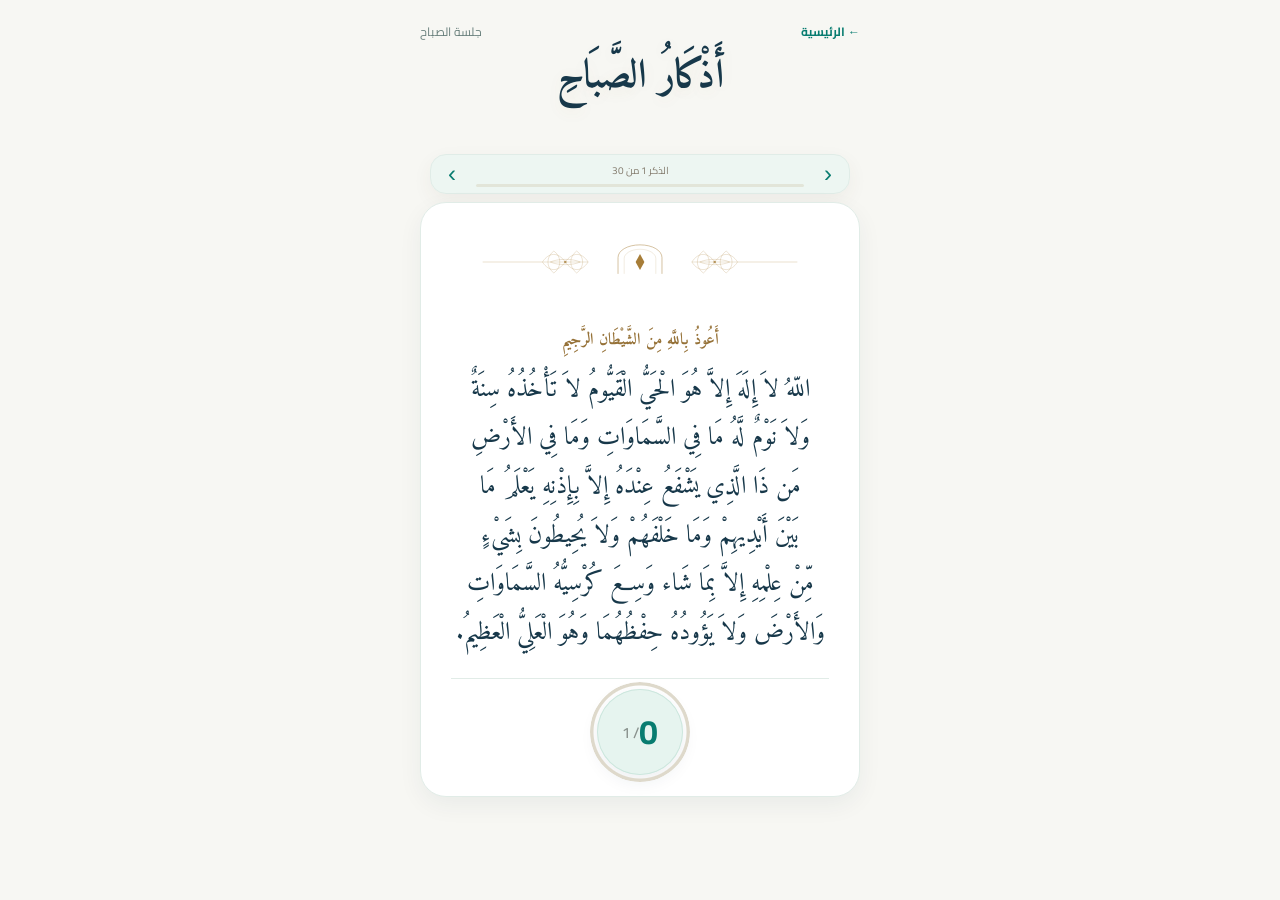
==== commit 714383a9: "Polish and unify all app screen layouts" ====
--- a/adhkar.html
+++ b/adhkar.html
@@ -4,7 +4,7 @@
 <meta charset="utf-8">
 <meta name="viewport" content="width=device-width,initial-scale=1">
 <title>الأذكار</title>
-<link rel="stylesheet" href="style.css?v=42">
+<link rel="stylesheet" href="style.css?v=43">
 <style>
 .adhkar-page{min-height:100svh;padding:12px 14px 20px;background:#e9e1cf;color:#173c31;position:relative;overflow:hidden;display:flex;align-items:flex-start}
 .adhkar-page::before{content:"";position:absolute;inset:0;opacity:.22;background-image:radial-gradient(circle at center,transparent 0 42px,rgba(151,113,48,.18) 43px 44px,transparent 45px),radial-gradient(circle at center,transparent 0 20px,rgba(151,113,48,.12) 21px 22px,transparent 23px);background-size:84px 84px;transform:rotate(45deg);pointer-events:none}
@@ -186,6 +186,26 @@
   }
 }
 .zikr.quran .bismillah{font-size:.62em;color:#967238;margin-bottom:14px;font-weight:700;display:block;width:100%;text-align:center;line-height:1.4}.zikr.quran .istiadhah{font-size:.62em;color:#967238;margin-bottom:14px;font-weight:700;display:block;width:100%;text-align:center;line-height:1.4}
+</style><style>
+
+.adhkar-page:not(#ui-root){background:#f7f7f3!important;background-image:none!important;color:#17384a!important}
+.adhkar-page:not(#ui-root)::before{display:none!important}
+.adhkar-page:not(#ui-root) .reader{width:min(100%,440px)!important;margin:8px auto 0!important}
+.adhkar-page:not(#ui-root) .top{color:#687f7b!important}
+.adhkar-page:not(#ui-root) .back{color:#087c70!important}
+.adhkar-page:not(#ui-root) .header h1{color:#17384a!important}
+.adhkar-page:not(#ui-root) .adhkar-nav{background:#edf6f2!important;border:1px solid #e0ece7!important;border-radius:16px!important}
+.adhkar-page:not(#ui-root) .nav-arrow{color:#087c70!important}
+.adhkar-page:not(#ui-root) .card,
+.adhkar-page:not(#ui-root):has(.reader) .card{background:#fff!important;border:1px solid #e1ece7!important;border-radius:26px!important;box-shadow:0 8px 24px rgba(23,56,74,.06)!important}
+.adhkar-page:not(#ui-root) .card::before,.adhkar-page:not(#ui-root) .card::after{display:none!important}
+.adhkar-page:not(#ui-root) .zikr{color:#17384a!important}
+.adhkar-page:not(#ui-root) .counter-area{border-color:#e1ece7!important}
+.adhkar-page:not(#ui-root) .count-number{background:#e6f4ef!important;color:#087c70!important;box-shadow:0 6px 18px rgba(23,56,74,.08),inset 0 0 0 1px #cde7de!important}
+.adhkar-page:not(#ui-root) .count-number .counter-value{color:#087c70!important}
+.adhkar-page:not(#ui-root) .progress{background:#0a8b7d!important}
+.adhkar-page:not(#ui-root) .fadhl-title{color:#087c70!important}
+
 </style></head>
 <body>
 <main class="adhkar-page"><div class="reader theme-morning">
--- a/style.css
+++ b/style.css
@@ -1511,3 +1511,21 @@
  .qibla-screen .qibla-compass{width:68vw!important;height:68vw!important}
  .reader,.duas-reader,.tasbeeh-wrap{width:100%!important}
 }
+
+
+/* Finishing details for consistent Quran and Qibla screens */
+.quran-screen .page-note{order:2!important;margin:0!important;padding:9px 12px!important;
+ border:1px solid #e6eee8!important;border-radius:12px!important;background:#fff!important;
+ color:#758983!important;font-size:10px!important;text-align:center!important}
+.quran-screen .quran-intro{order:3!important;width:100%!important;justify-content:flex-start!important}
+.quran-screen .quran-intro svg,.quran-screen .quran-intro p{display:none!important}
+.quran-screen .quran-intro h1{font-family:Cairo,Arial,sans-serif!important;font-size:18px!important;font-weight:800!important}
+.quran-screen .quran-tabs{order:4!important}
+.quran-screen .surah-list{order:5!important}
+.qibla-screen .qibla-degree b{
+ min-width:0!important;padding:0!important;border:0!important;border-radius:0!important;
+ background:transparent!important;box-shadow:none!important;
+}
+.qibla-screen .qibla-degree b:before,.qibla-screen .qibla-degree b:after{display:none!important}
+.qibla-screen .needle{border-bottom-color:#078779!important;filter:none!important}
+.qibla-screen .qibla-compass:after{background:#fff!important;box-shadow:inset 0 0 0 1px #edf5f2!important}
